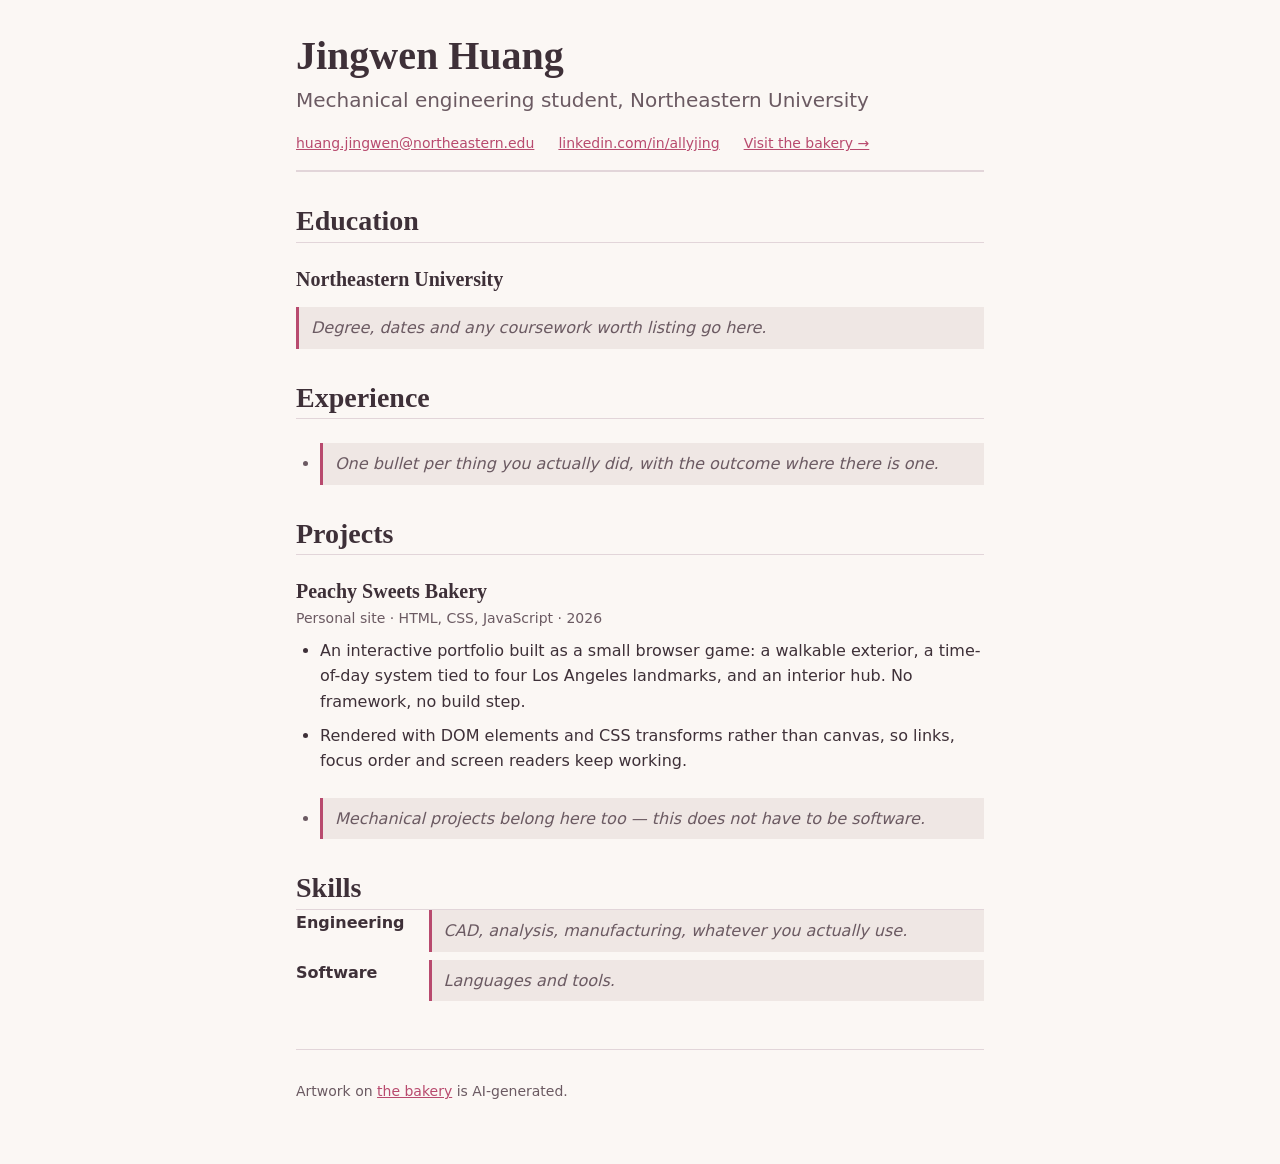
==== resume.html @ 6eddf979 "Phase 4: the resume page, pending real content Plain semantic HTML with no JavaScript and no sprite " ====
<!DOCTYPE html>
<html lang="en">
<head>
<meta charset="utf-8">
<meta name="viewport" content="width=device-width, initial-scale=1">
<title>Jingwen Huang — Resume</title>
<meta name="description" content="Jingwen Huang: mechanical engineering student at Northeastern University. Resume, projects and contact details.">

<!-- No leading slashes: they resolve to the domain root and 404 on a project site. -->
<link rel="stylesheet" href="src/styles/tokens.css">
<link rel="stylesheet" href="src/styles/resume.css">
</head>

<!-- data-time is fixed rather than derived. This page has no JavaScript by design
     (PRD R24): it is the fast path for a recruiter, and it has to work if every
     script fails. The time-of-day system does not apply here. -->
<body data-time="noon">

<a class="skip" href="#main">Skip to content</a>

<header class="sheet__head">
  <h1>Jingwen Huang</h1>
  <p class="subtitle">Mechanical engineering student, Northeastern University</p>

  <ul class="contact">
    <li><a href="mailto:huang.jingwen@northeastern.edu">huang.jingwen@northeastern.edu</a></li>
    <li><a href="https://www.linkedin.com/in/allyjing/" rel="noopener noreferrer">linkedin.com/in/allyjing</a></li>
    <li><a href="index.html">Visit the bakery &rarr;</a></li>
  </ul>
</header>

<main id="main">

  <section>
    <h2>Education</h2>
    <article class="entry">
      <h3>Northeastern University</h3>
      <p class="entry__meta"><!-- TODO: degree, expected graduation, GPA if you want it --></p>
      <p class="todo">Degree, dates and any coursework worth listing go here.</p>
    </article>
  </section>

  <section>
    <h2>Experience</h2>
    <article class="entry">
      <h3><!-- TODO: role --></h3>
      <p class="entry__meta"><!-- TODO: employer, location, dates --></p>
      <ul>
        <li class="todo">One bullet per thing you actually did, with the outcome where there is one.</li>
      </ul>
    </article>
  </section>

  <section>
    <h2>Projects</h2>

    <article class="entry">
      <h3>Peachy Sweets Bakery</h3>
      <p class="entry__meta">Personal site &middot; HTML, CSS, JavaScript &middot; 2026</p>
      <ul>
        <li>An interactive portfolio built as a small browser game: a walkable
          exterior, a time-of-day system tied to four Los Angeles landmarks, and an
          interior hub. No framework, no build step.</li>
        <li>Rendered with DOM elements and CSS transforms rather than canvas, so links,
          focus order and screen readers keep working.</li>
      </ul>
    </article>

    <article class="entry">
      <h3><!-- TODO: another project --></h3>
      <p class="entry__meta"><!-- TODO: context, tools, date --></p>
      <ul>
        <li class="todo">Mechanical projects belong here too — this does not have to be software.</li>
      </ul>
    </article>
  </section>

  <section>
    <h2>Skills</h2>
    <dl class="skills">
      <dt>Engineering</dt>
      <dd class="todo">CAD, analysis, manufacturing, whatever you actually use.</dd>
      <dt>Software</dt>
      <dd class="todo">Languages and tools.</dd>
    </dl>
  </section>

</main>

<footer class="sheet__foot">
  <p>Artwork on <a href="index.html">the bakery</a> is AI-generated.</p>
</footer>

</body>
</html>
---- src/styles/tokens.css ----
/* Repo path: src/styles/tokens.css
 *
 * SINGLE SOURCE OF TRUTH for every color in the project.
 * No other file may contain a raw hex, rgb, or hsl value.
 *
 * The four [data-time] blocks override the SAME token names. Write component CSS once
 * against the semantic tokens; it will re-theme for free. Any new color must be added to
 * all four blocks, or it will be wrong three-quarters of the time.
 */

:root {
  /* ---- Core palette (neutral / noon baseline) ---------------------------- */
  --surface-wall:   #FBF7F4;  /* bakery stucco, cards */
  --surface-trim:   #F2C8D3;  /* awning, window frames, signage */
  --surface-roof:   #A8C8DE;  /* roof tile, shutters */
  --accent-berry:   #B84A6E;  /* the ONE saturated color. Verified: 4.95:1 with
                                 --on-accent, 4.65:1 on --surface-wall. The more
                                 obvious #C2577A measures 4.25:1 and fails AA. */
  --ink:            #3E3038;  /* all text */
  --cat-ginger:     #E08A4B;  /* Junnie. Reserved. */
  --dessert-bake:   #E8C489;  /* baked pastry: croissant, bao, souffle */
  --dessert-glaze:  #E9A7B4;  /* icing and macaron shells */
  --on-accent:      #FFFFFF;  /* text/icons ON --accent-berry. Flips at night. */

  /* ---- Derived surfaces -------------------------------------------------- */
  --surface-raised: #FFFFFF;
  --surface-sunken: #EFE7E4;
  --ink-soft:       #6B5A62;  /* secondary text. AA on --surface-wall. */
  --hairline:       #E2D5D9;

  /* ---- Scene environment ------------------------------------------------- */
  --sky-top:        #9FC9E8;
  --sky-bottom:     #DCEBF5;
  --ground:         #A8CE8B;
  --ground-shade:   #8FBA73;
  --light-tint:     transparent;          /* the wash over the whole scene */
  --scene-filter:   none;                 /* brightness/saturate adjustment */
  --interior-filter: none;                /* the same, indoors, but much gentler */
  --window-glow:    transparent;          /* lit bakery windows at night */
  --shadow-cast:    rgba(62, 48, 56, 0.16);

  /* ---- Type -------------------------------------------------------------- */
  --font-display: "Fraunces", Georgia, serif;
  --font-ui:      "Nunito", system-ui, -apple-system, sans-serif;

  --text-xs:   0.75rem;
  --text-sm:   0.875rem;
  --text-base: 1rem;
  --text-lg:   1.25rem;
  --text-xl:   1.75rem;
  --text-2xl:  2.5rem;

  --leading-tight: 1.2;
  --leading-body:  1.6;

  /* ---- Space (4px base) -------------------------------------------------- */
  --space-1: 0.25rem;
  --space-2: 0.5rem;
  --space-3: 0.75rem;
  --space-4: 1rem;
  --space-6: 1.5rem;
  --space-8: 2rem;
  --space-12: 3rem;

  /* ---- Radius ------------------------------------------------------------ */
  --radius-sm:   4px;
  --radius-md:   10px;
  --radius-lg:   18px;
  --radius-full: 999px;

  /* ---- Layers — never write a bare z-index ------------------------------- */
  --z-sky:       0;
  --z-backdrop:  5;   /* distant landmark layer */
  --z-scene:    10;
  --z-props:    20;
  --z-actors:   30;
  --z-tint:     40;   /* time-of-day wash: ABOVE the scene, BELOW the UI */
  --z-ui:      100;   /* clock, location label, resume link — never dimmed */
  --z-panel:   200;
  --z-modal:   300;

  /* ---- Motion ------------------------------------------------------------ */
  --dur-bob:        400ms;
  --dur-step:       560ms;   /* one full stride, both legs */
  --dur-scene:      250ms;
  --dur-timeshift:  600ms;
  --ease-soft:      cubic-bezier(0.4, 0.0, 0.2, 1);

  /* ---- UI chrome (clock, location label) — readable in all four themes ---- */
  --chrome-bg:   rgba(251, 247, 244, 0.88);
  --chrome-ink:  #3E3038;

  /* ---- Touch ------------------------------------------------------------- */
  --tap-min: 44px;
}

/* =========================================================================
 * TIME OF DAY
 * Backgrounds are painted ONCE under neutral light. These blocks are the
 * entire day/night system — there are no per-time background images.
 * ========================================================================= */

/* Four states, one per landmark. There is no `afternoon` — see PRD §6 R27.
 * Each --light-tint brings the NEUTRAL bakery into agreement with a backdrop
 * that already has its time of day baked in. The tint never touches the backdrop. */

[data-time="morning"] {       /* Hollywood Sign */
  --sky-top:      #A8CFEA;
  --sky-bottom:   #FCE0C4;
  --light-tint:   rgba(255, 216, 168, 0.10);
  --scene-filter: brightness(1.07) saturate(1.05) hue-rotate(-5deg);
  --interior-filter: brightness(1.02) saturate(1.02);
  --ground:       #B0D492;
  --shadow-cast:  rgba(58, 70, 110, 0.16);  /* COOL shadows — this is what reads as
                                               morning rather than sunset */
  --window-glow:  transparent;
}

[data-time="sunset"] {        /* Laguna Beach */
  --sky-top:      #E8734F;
  --sky-bottom:   #F9C98E;
  /* A heavy orange wash over the whole frame turns the scene muddy brown, so the
   * overlay stays light and --scene-filter carries the warmth instead. Filters
   * respect alpha; a full-frame overlay does not.
   *
   * hue-rotate is what makes this read as golden hour rather than as "the same
   * picture, slightly orange" — it moves the greens toward yellow the way low sun
   * actually does. */
  --light-tint:   rgba(255, 150, 105, 0.12);
  /* -16deg turned the lawn autumn-yellow. -9 keeps the golden cast on the walls and
   * the path without draining the green out of the grass. */
  --scene-filter: brightness(1.02) saturate(1.22) hue-rotate(-9deg);
  --interior-filter: brightness(1.00) saturate(1.06) hue-rotate(-4deg);
  --ground:       #8FA86E;
  --shadow-cast:  rgba(110, 48, 32, 0.30);
  --window-glow:  rgba(255, 206, 140, 0.52);
}

[data-time="noon"] {          /* Santa Monica Pier */
  --sky-top:      #9FC9E8;
  --sky-bottom:   #DCEBF5;
  --light-tint:   transparent;
  --scene-filter: none;
  --interior-filter: none;
  --ground:       #A8CE8B;
  --shadow-cast:  rgba(62, 48, 56, 0.16);
  --window-glow:  transparent;
}

[data-time="night"] {         /* Griffith Observatory */
  --sky-top:      #1E2547;
  --sky-bottom:   #46436E;
  --light-tint:   rgba(42, 52, 112, 0.30);
  /* Carries the whole night treatment outdoors now that there is no overlay: a
   * little darker and bluer than before to make up for the wash that was removed. */
  --scene-filter: brightness(0.54) saturate(0.58) hue-rotate(16deg);
  /* Indoors the lights are on. Applying the outdoor night filter to a lit room made
   * it read as an abandoned bakery rather than an open one. */
  --interior-filter: brightness(0.86) saturate(0.92) hue-rotate(6deg);
  --ground:       #5E7A5C;
  --shadow-cast:  rgba(14, 18, 40, 0.34);
  --window-glow:  rgba(255, 206, 128, 0.72);

  /* Text surfaces stay readable after dark — the UI overlay does NOT get dimmed.
   *
   * --surface-trim and --surface-roof MUST be overridden here too. They are not
   * just decoration: anything putting --ink on them inverts after dark, because
   * --ink flips to near-white while an unflipped pastel stays light. The garden
   * signs did exactly that and measured 1.29:1, a severe failure that is invisible
   * until you look at the scene at night. Any new surface token needs the same
   * treatment. */
  --surface-trim:   #4E3642;  /* 9.35:1 with --ink */
  --surface-roof:   #33414F;  /* 8.98:1 with --ink */
  --surface-wall:   #2A2436;
  --surface-raised: #363046;
  --surface-sunken: #201B2A;
  --ink:            #F3ECEF;
  --ink-soft:       #C0B2BC;
  --hairline:       #4A4054;
  --chrome-bg:      rgba(42, 36, 54, 0.88);
  --chrome-ink:     #F3ECEF;

  /* The room's lights are on after dark, so the desserts warm rather than dim. */
  --dessert-bake:   #C9A876;
  --dessert-glaze:  #C98F9C;

  --accent-berry:   #E88BA8;  /* lightened for the dark surface: 6.19:1.
                                 The daytime #B84A6E measures 3.20:1 here. */
  --on-accent:      #2A2436;  /* flips to dark: white on #E88BA8 is 2.42:1, a clear
                                 fail. This is why --on-accent is a token. */
}

/* =========================================================================
 * Reduced motion. Every animation in the project sits inside the
 * no-preference query; this is the safety net.
 * ========================================================================= */

@media (prefers-reduced-motion: reduce) {
  :root {
    --dur-bob:       0ms;
    --dur-scene:     0ms;
    --dur-timeshift: 0ms;
  }
  *,
  *::before,
  *::after {
    animation-duration: 0.01ms !important;
    animation-iteration-count: 1 !important;
    transition-duration: 0.01ms !important;
  }
}
---- src/styles/resume.css ----
/* Repo path: src/styles/resume.css
 *
 * The resume page. Plain document styling — no stage, no layers, no scripts.
 *
 * This is the page that gets Jingwen the interview (PRD G1), so it is built to be
 * read rather than explored: one column, generous measure, and it prints cleanly.
 * It shares tokens.css with the game so the two feel related without this page
 * having to load anything from it.
 */

*, *::before, *::after { box-sizing: border-box; }

body {
  margin: 0 auto;
  padding: var(--space-8) var(--space-6) var(--space-12);
  max-width: 46rem;                /* ~75 characters: comfortable for reading prose */
  background: var(--surface-wall);
  color: var(--ink);
  font-family: var(--font-ui);
  font-size: var(--text-base);
  line-height: var(--leading-body);
}

/* Visible only once focused — the first thing a keyboard user reaches. */
.skip {
  position: absolute;
  left: -9999px;
}
.skip:focus {
  left: var(--space-4);
  top: var(--space-4);
  padding: var(--space-2) var(--space-4);
  background: var(--accent-berry);
  color: var(--on-accent);
  border-radius: var(--radius-md);
}

h1, h2, h3 {
  font-family: var(--font-display);
  line-height: var(--leading-tight);
  margin: 0;
}

h1 { font-size: var(--text-2xl); }

.subtitle {
  margin: var(--space-1) 0 var(--space-4);
  color: var(--ink-soft);
  font-size: var(--text-lg);
}

.sheet__head { border-bottom: 2px solid var(--hairline); padding-bottom: var(--space-4); }

.contact {
  display: flex;
  flex-wrap: wrap;
  gap: var(--space-2) var(--space-6);
  margin: 0;
  padding: 0;
  list-style: none;
  font-size: var(--text-sm);
}

a { color: var(--accent-berry); }          /* 4.65:1 on --surface-wall */

:focus-visible {
  outline: 2px solid var(--accent-berry);
  outline-offset: 2px;
}

section { margin-top: var(--space-8); }

h2 {
  font-size: var(--text-xl);
  padding-bottom: var(--space-1);
  border-bottom: 1px solid var(--hairline);
}

.entry { margin-top: var(--space-6); }
.entry h3 { font-size: var(--text-lg); }

.entry__meta {
  margin: var(--space-1) 0 var(--space-2);
  color: var(--ink-soft);
  font-size: var(--text-sm);
}

.entry ul { margin: 0; padding-left: var(--space-6); }
.entry li { margin-bottom: var(--space-2); }

.skills { display: grid; grid-template-columns: auto 1fr; gap: var(--space-2) var(--space-6); margin: 0; }
.skills dt { font-weight: 700; }
.skills dd { margin: 0; }

/* Unfilled sections, marked so they are impossible to publish by accident. */
.todo {
  padding: var(--space-2) var(--space-3);
  border-left: 3px solid var(--accent-berry);
  background: var(--surface-sunken);
  color: var(--ink-soft);
  font-style: italic;
}

.sheet__foot {
  margin-top: var(--space-12);
  padding-top: var(--space-4);
  border-top: 1px solid var(--hairline);
  color: var(--ink-soft);
  font-size: var(--text-sm);
}

@media print {
  body { max-width: none; padding: 0; background: #fff; }
  .skip, .sheet__foot, .todo { display: none; }
  a { color: inherit; text-decoration: none; }
}
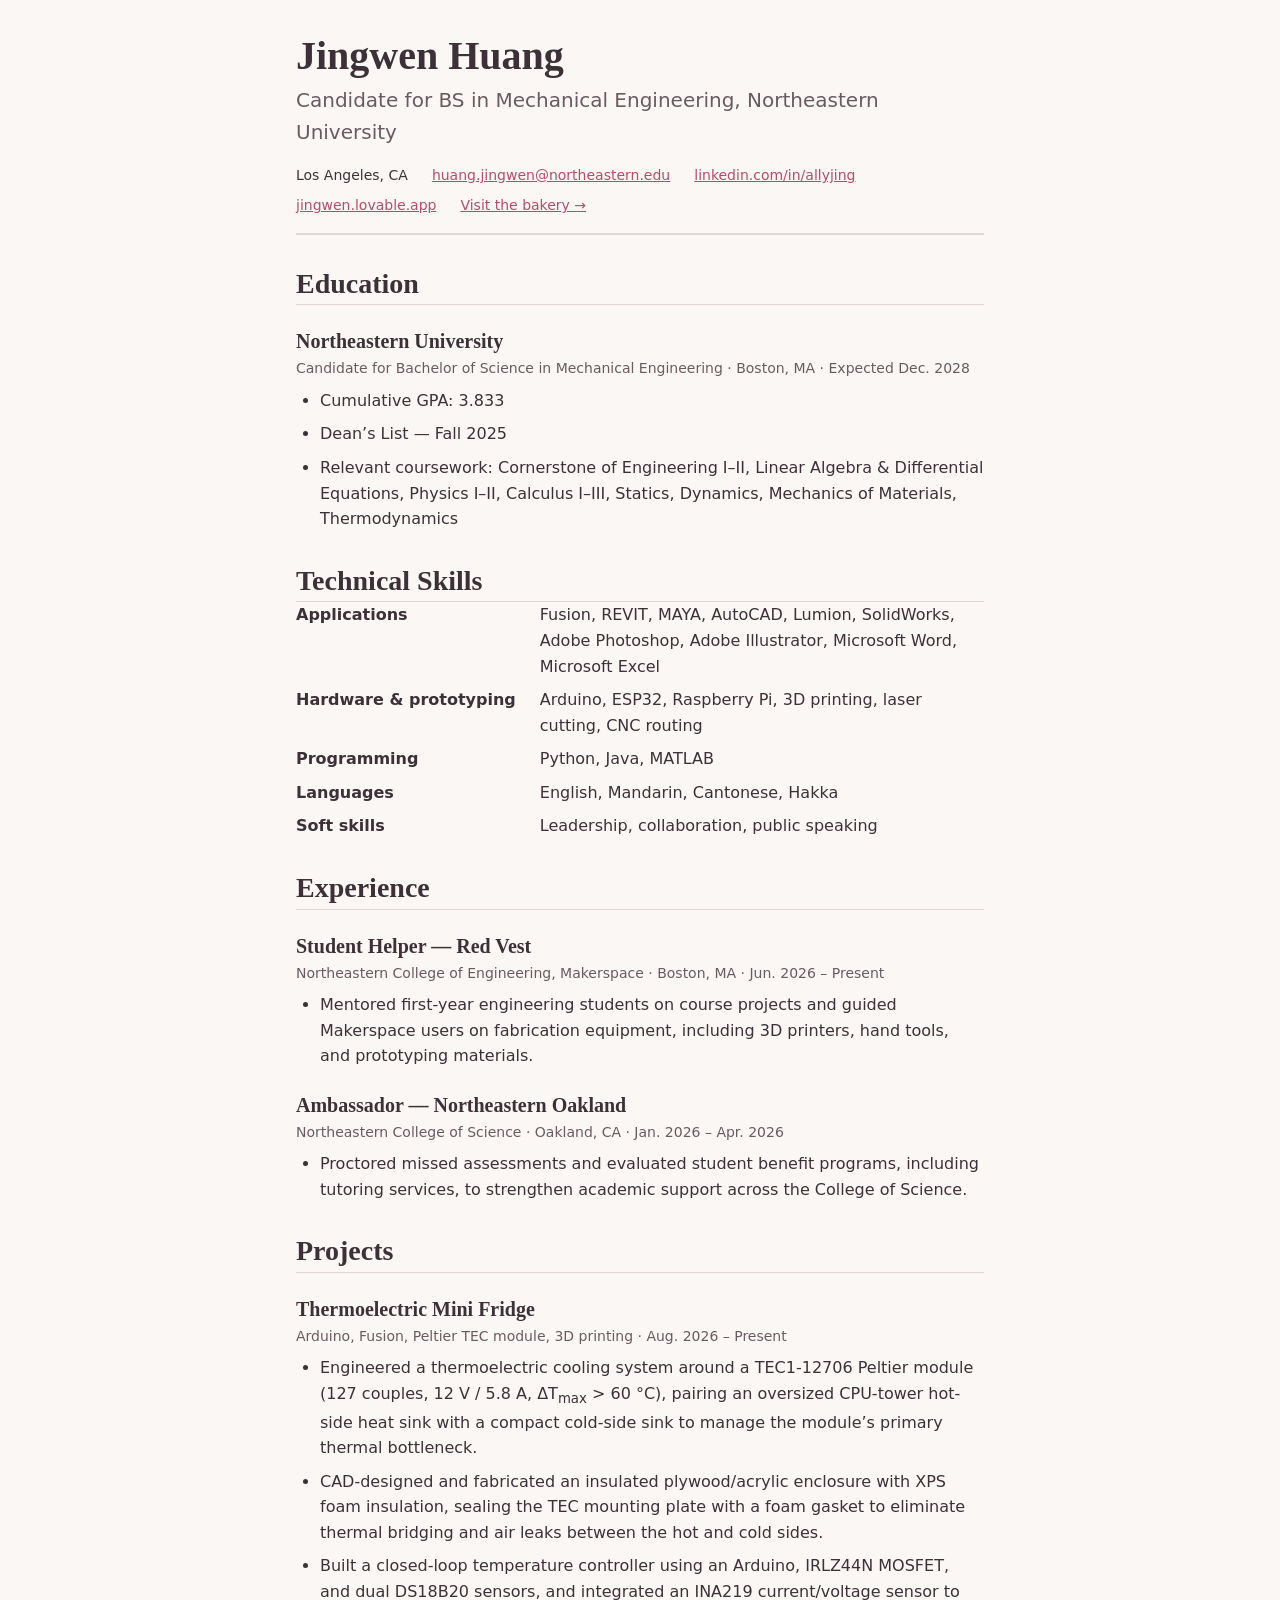
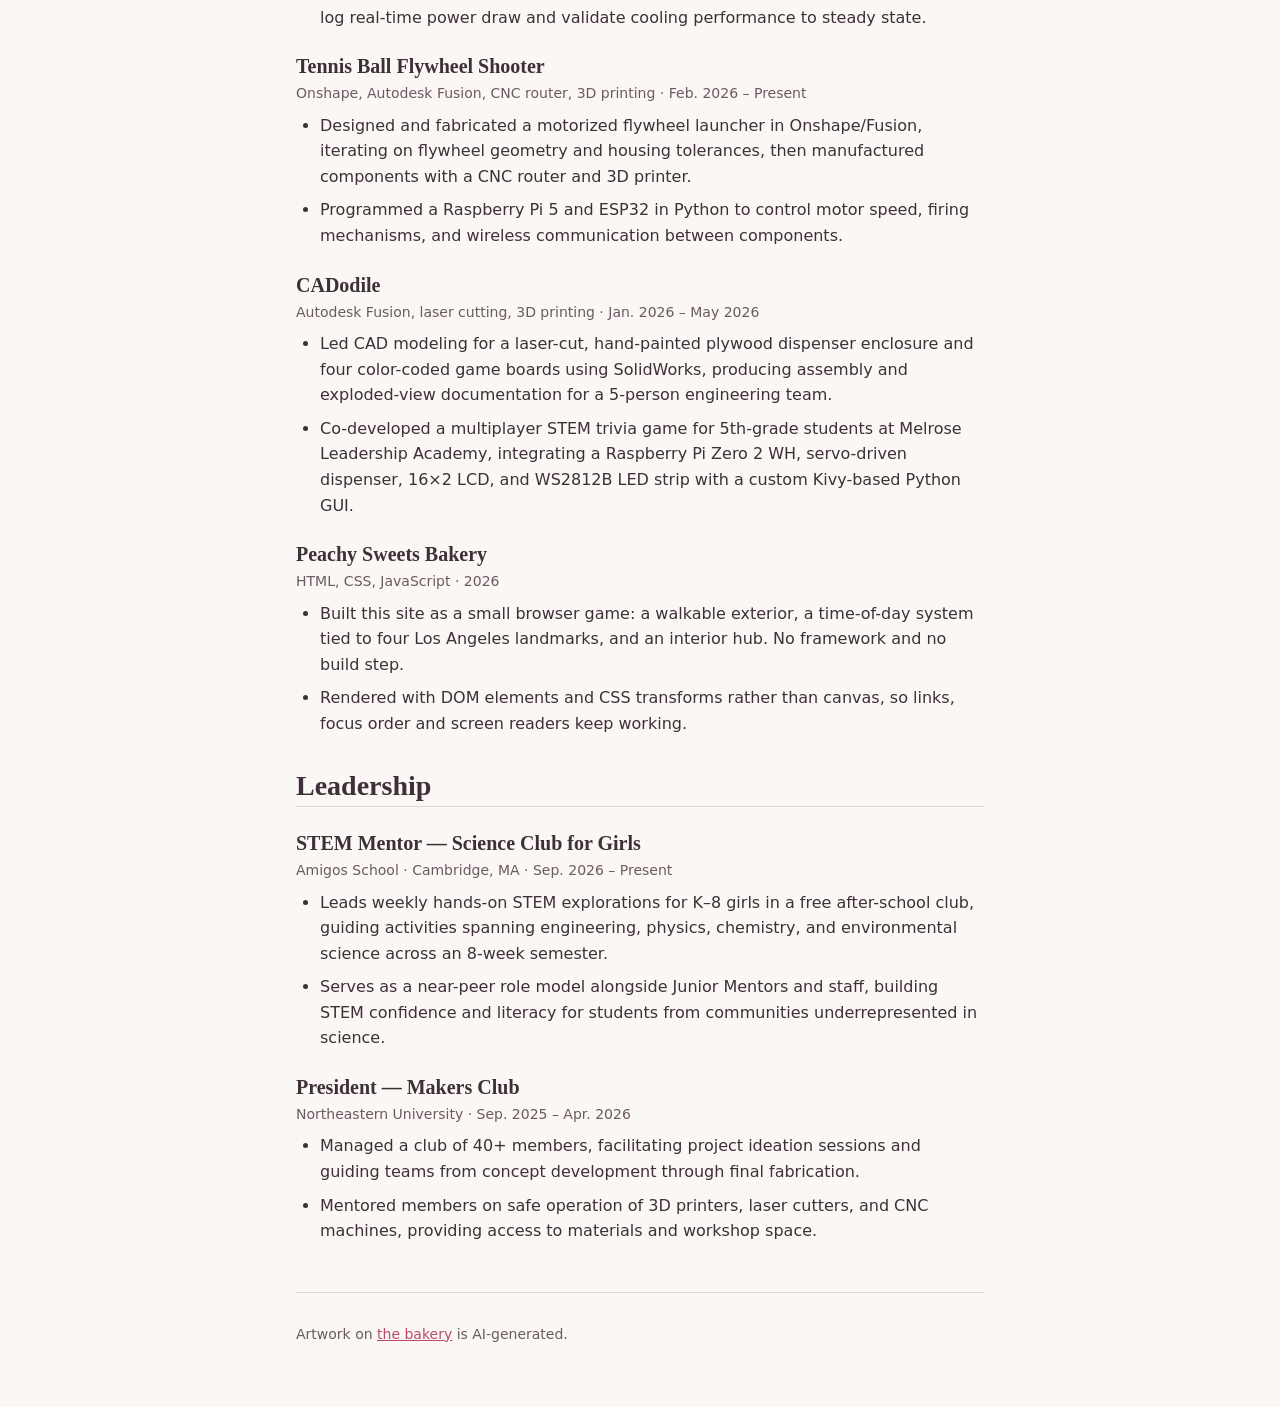
==== commit 26689ae1: "Fill the resume page with real content Education, technical skills, experience, four projects and tw" ====
--- a/resume.html
+++ b/resume.html
@@ -4,7 +4,7 @@
 <meta charset="utf-8">
 <meta name="viewport" content="width=device-width, initial-scale=1">
 <title>Jingwen Huang — Resume</title>
-<meta name="description" content="Jingwen Huang: mechanical engineering student at Northeastern University. Resume, projects and contact details.">
+<meta name="description" content="Jingwen Huang: mechanical engineering student at Northeastern University. Projects in thermoelectric cooling, CNC fabrication and embedded control.">
 
 <!-- No leading slashes: they resolve to the domain root and 404 on a project site. -->
 <link rel="stylesheet" href="src/styles/tokens.css">
@@ -13,18 +13,23 @@
 
 <!-- data-time is fixed rather than derived. This page has no JavaScript by design
      (PRD R24): it is the fast path for a recruiter, and it has to work if every
-     script fails. The time-of-day system does not apply here. -->
+     script fails. The time-of-day system does not apply here.
+
+     ⚠️ The phone number from the source resume is deliberately NOT here. This repo is
+     public (PRD §10.3). Email and LinkedIn are enough to reach her. -->
 <body data-time="noon">
 
 <a class="skip" href="#main">Skip to content</a>
 
 <header class="sheet__head">
   <h1>Jingwen Huang</h1>
-  <p class="subtitle">Mechanical engineering student, Northeastern University</p>
+  <p class="subtitle">Candidate for BS in Mechanical Engineering, Northeastern University</p>
 
   <ul class="contact">
+    <li>Los Angeles, CA</li>
     <li><a href="mailto:huang.jingwen@northeastern.edu">huang.jingwen@northeastern.edu</a></li>
     <li><a href="https://www.linkedin.com/in/allyjing/" rel="noopener noreferrer">linkedin.com/in/allyjing</a></li>
+    <li><a href="https://jingwen.lovable.app/" rel="noopener noreferrer">jingwen.lovable.app</a></li>
     <li><a href="index.html">Visit the bakery &rarr;</a></li>
   </ul>
 </header>
@@ -35,18 +40,67 @@
     <h2>Education</h2>
     <article class="entry">
       <h3>Northeastern University</h3>
-      <p class="entry__meta"><!-- TODO: degree, expected graduation, GPA if you want it --></p>
-      <p class="todo">Degree, dates and any coursework worth listing go here.</p>
-    </article>
+      <p class="entry__meta">
+        Candidate for Bachelor of Science in Mechanical Engineering
+        &middot; Boston, MA &middot; Expected Dec. 2028
+      </p>
+      <ul>
+        <li>Cumulative GPA: 3.833</li>
+        <li>Dean&rsquo;s List — Fall 2025</li>
+        <li>Relevant coursework: Cornerstone of Engineering I–II, Linear Algebra &amp;
+          Differential Equations, Physics I–II, Calculus I–III, Statics, Dynamics,
+          Mechanics of Materials, Thermodynamics</li>
+      </ul>
+    </article>
+  </section>
+
+  <section>
+    <h2>Technical Skills</h2>
+    <dl class="skills">
+      <dt>Applications</dt>
+      <dd>Fusion, REVIT, MAYA, AutoCAD, Lumion, SolidWorks, Adobe Photoshop,
+        Adobe Illustrator, Microsoft Word, Microsoft Excel</dd>
+
+      <dt>Hardware &amp; prototyping</dt>
+      <dd>Arduino, ESP32, Raspberry Pi, 3D printing, laser cutting, CNC routing</dd>
+
+      <dt>Programming</dt>
+      <dd>Python, Java, MATLAB</dd>
+
+      <dt>Languages</dt>
+      <dd>English, Mandarin, Cantonese, Hakka</dd>
+
+      <dt>Soft skills</dt>
+      <dd>Leadership, collaboration, public speaking</dd>
+    </dl>
   </section>
 
   <section>
     <h2>Experience</h2>
-    <article class="entry">
-      <h3><!-- TODO: role --></h3>
-      <p class="entry__meta"><!-- TODO: employer, location, dates --></p>
-      <ul>
-        <li class="todo">One bullet per thing you actually did, with the outcome where there is one.</li>
+
+    <article class="entry">
+      <h3>Student Helper — Red Vest</h3>
+      <p class="entry__meta">
+        Northeastern College of Engineering, Makerspace
+        &middot; Boston, MA &middot; Jun. 2026 – Present
+      </p>
+      <ul>
+        <li>Mentored first-year engineering students on course projects and guided
+          Makerspace users on fabrication equipment, including 3D printers, hand tools,
+          and prototyping materials.</li>
+      </ul>
+    </article>
+
+    <article class="entry">
+      <h3>Ambassador — Northeastern Oakland</h3>
+      <p class="entry__meta">
+        Northeastern College of Science
+        &middot; Oakland, CA &middot; Jan. 2026 – Apr. 2026
+      </p>
+      <ul>
+        <li>Proctored missed assessments and evaluated student benefit programs,
+          including tutoring services, to strengthen academic support across the
+          College of Science.</li>
       </ul>
     </article>
   </section>
@@ -55,34 +109,102 @@
     <h2>Projects</h2>
 
     <article class="entry">
+      <h3>Thermoelectric Mini Fridge</h3>
+      <p class="entry__meta">
+        Arduino, Fusion, Peltier TEC module, 3D printing
+        &middot; Aug. 2026 – Present
+      </p>
+      <ul>
+        <li>Engineered a thermoelectric cooling system around a TEC1-12706 Peltier
+          module (127 couples, 12&nbsp;V / 5.8&nbsp;A, &Delta;T<sub>max</sub> &gt;
+          60&nbsp;°C), pairing an oversized CPU-tower hot-side heat sink with a compact
+          cold-side sink to manage the module&rsquo;s primary thermal bottleneck.</li>
+        <li>CAD-designed and fabricated an insulated plywood/acrylic enclosure with XPS
+          foam insulation, sealing the TEC mounting plate with a foam gasket to
+          eliminate thermal bridging and air leaks between the hot and cold sides.</li>
+        <li>Built a closed-loop temperature controller using an Arduino, IRLZ44N MOSFET,
+          and dual DS18B20 sensors, and integrated an INA219 current/voltage sensor to
+          log real-time power draw and validate cooling performance to steady state.</li>
+      </ul>
+    </article>
+
+    <article class="entry">
+      <h3>Tennis Ball Flywheel Shooter</h3>
+      <p class="entry__meta">
+        Onshape, Autodesk Fusion, CNC router, 3D printing
+        &middot; Feb. 2026 – Present
+      </p>
+      <ul>
+        <li>Designed and fabricated a motorized flywheel launcher in Onshape/Fusion,
+          iterating on flywheel geometry and housing tolerances, then manufactured
+          components with a CNC router and 3D printer.</li>
+        <li>Programmed a Raspberry Pi 5 and ESP32 in Python to control motor speed,
+          firing mechanisms, and wireless communication between components.</li>
+      </ul>
+    </article>
+
+    <article class="entry">
+      <h3>CADodile</h3>
+      <p class="entry__meta">
+        Autodesk Fusion, laser cutting, 3D printing
+        &middot; Jan. 2026 – May 2026
+      </p>
+      <ul>
+        <li>Led CAD modeling for a laser-cut, hand-painted plywood dispenser enclosure
+          and four color-coded game boards using SolidWorks, producing assembly and
+          exploded-view documentation for a 5-person engineering team.</li>
+        <li>Co-developed a multiplayer STEM trivia game for 5th-grade students at
+          Melrose Leadership Academy, integrating a Raspberry Pi Zero 2 WH, servo-driven
+          dispenser, 16×2 LCD, and WS2812B LED strip with a custom Kivy-based Python
+          GUI.</li>
+      </ul>
+    </article>
+
+    <article class="entry">
       <h3>Peachy Sweets Bakery</h3>
-      <p class="entry__meta">Personal site &middot; HTML, CSS, JavaScript &middot; 2026</p>
-      <ul>
-        <li>An interactive portfolio built as a small browser game: a walkable
-          exterior, a time-of-day system tied to four Los Angeles landmarks, and an
-          interior hub. No framework, no build step.</li>
+      <p class="entry__meta">
+        HTML, CSS, JavaScript &middot; 2026
+      </p>
+      <ul>
+        <li>Built this site as a small browser game: a walkable exterior, a time-of-day
+          system tied to four Los Angeles landmarks, and an interior hub. No framework
+          and no build step.</li>
         <li>Rendered with DOM elements and CSS transforms rather than canvas, so links,
           focus order and screen readers keep working.</li>
       </ul>
     </article>
-
-    <article class="entry">
-      <h3><!-- TODO: another project --></h3>
-      <p class="entry__meta"><!-- TODO: context, tools, date --></p>
-      <ul>
-        <li class="todo">Mechanical projects belong here too — this does not have to be software.</li>
-      </ul>
-    </article>
-  </section>
-
-  <section>
-    <h2>Skills</h2>
-    <dl class="skills">
-      <dt>Engineering</dt>
-      <dd class="todo">CAD, analysis, manufacturing, whatever you actually use.</dd>
-      <dt>Software</dt>
-      <dd class="todo">Languages and tools.</dd>
-    </dl>
+  </section>
+
+  <section>
+    <h2>Leadership</h2>
+
+    <article class="entry">
+      <h3>STEM Mentor — Science Club for Girls</h3>
+      <p class="entry__meta">
+        Amigos School &middot; Cambridge, MA &middot; Sep. 2026 – Present
+      </p>
+      <ul>
+        <li>Leads weekly hands-on STEM explorations for K–8 girls in a free after-school
+          club, guiding activities spanning engineering, physics, chemistry, and
+          environmental science across an 8-week semester.</li>
+        <li>Serves as a near-peer role model alongside Junior Mentors and staff, building
+          STEM confidence and literacy for students from communities underrepresented in
+          science.</li>
+      </ul>
+    </article>
+
+    <article class="entry">
+      <h3>President — Makers Club</h3>
+      <p class="entry__meta">
+        Northeastern University &middot; Sep. 2025 – Apr. 2026
+      </p>
+      <ul>
+        <li>Managed a club of 40+ members, facilitating project ideation sessions and
+          guiding teams from concept development through final fabrication.</li>
+        <li>Mentored members on safe operation of 3D printers, laser cutters, and CNC
+          machines, providing access to materials and workshop space.</li>
+      </ul>
+    </article>
   </section>
 
 </main>
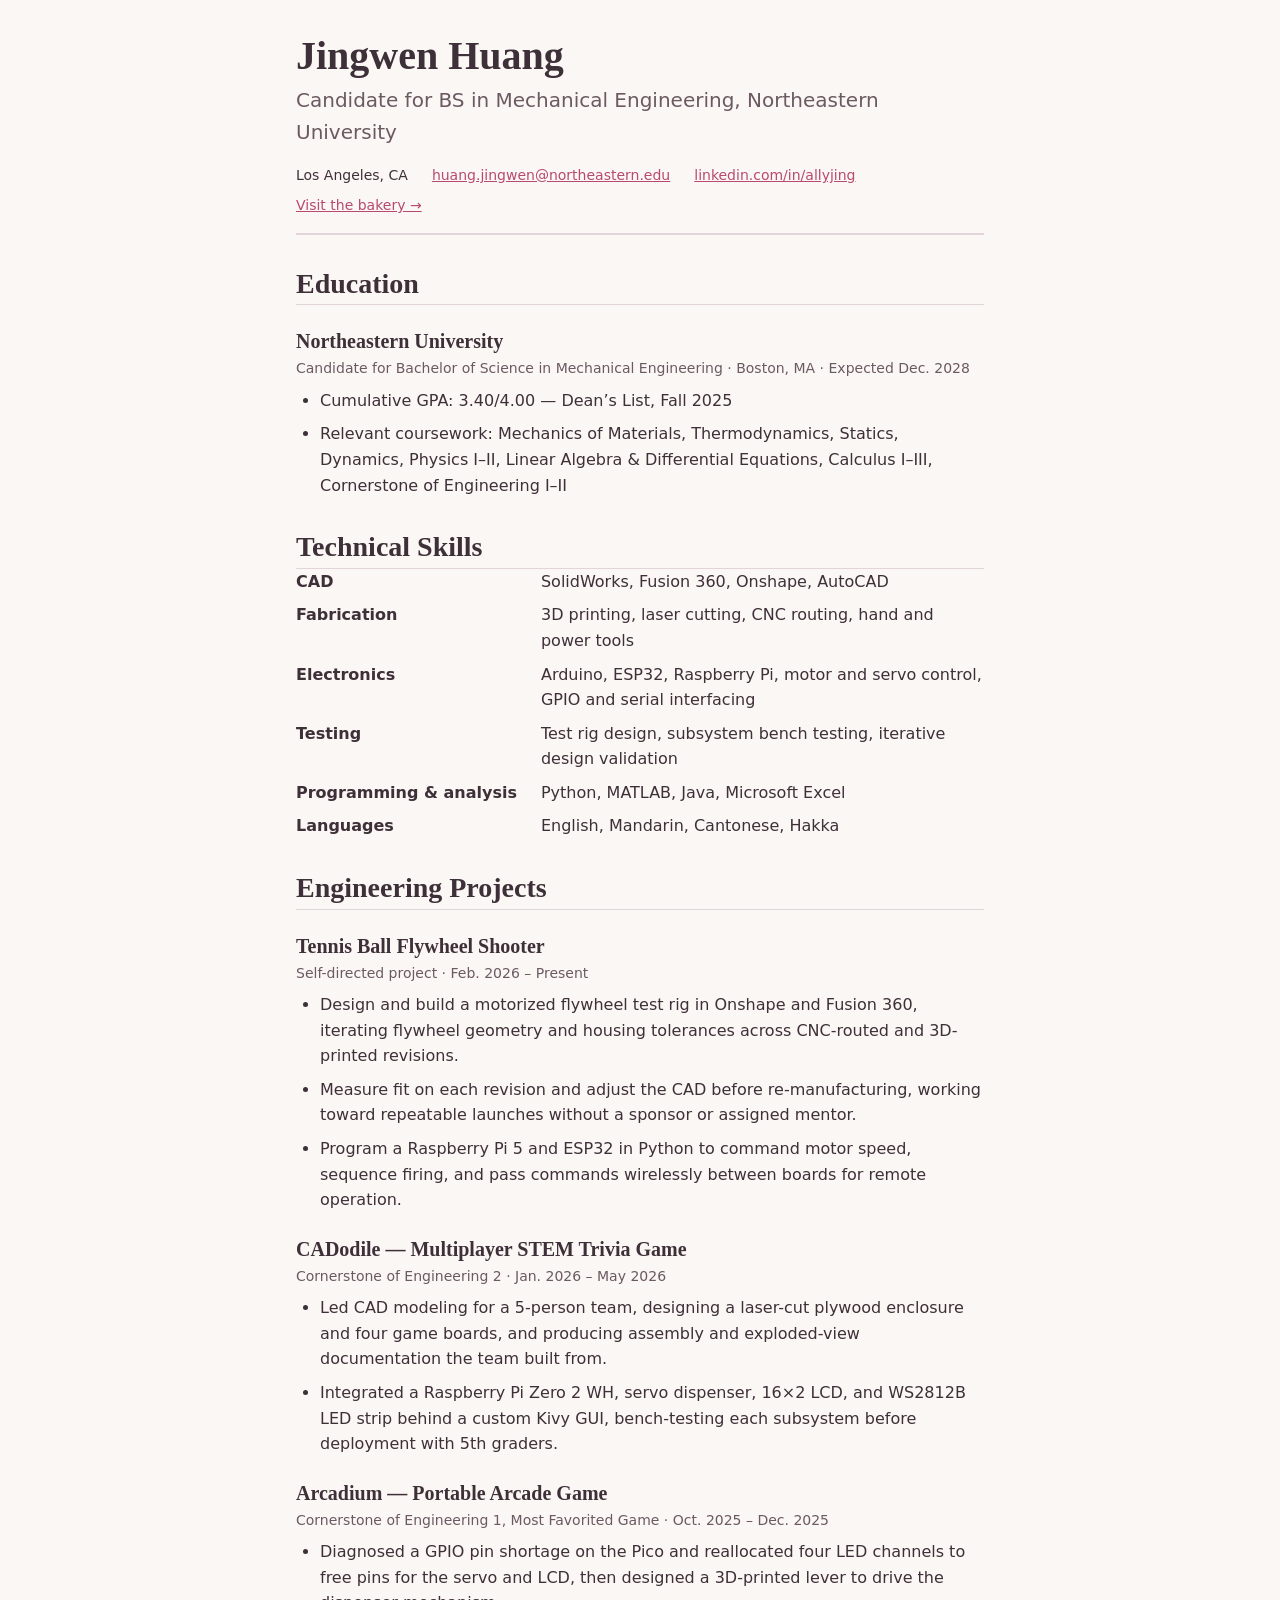
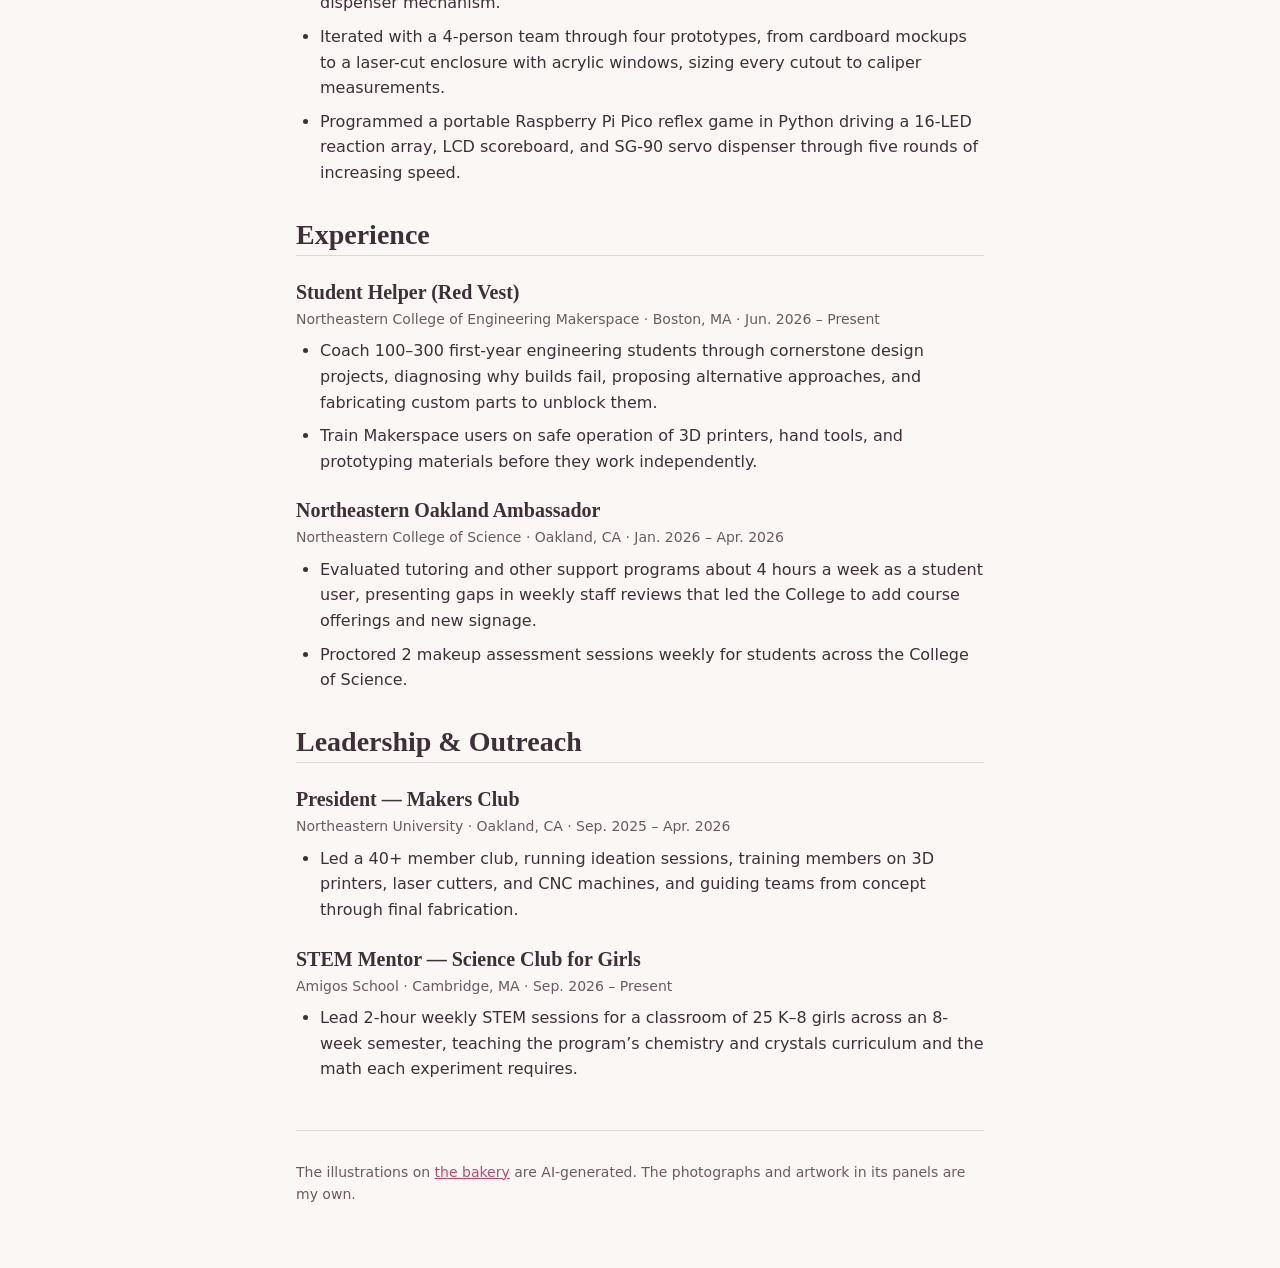
==== commit 7135f1f9: "Update the resume to the current one and drop the mini fridge resume.html, the Experience panel and " ====
--- a/resume.html
+++ b/resume.html
@@ -4,7 +4,7 @@
 <meta charset="utf-8">
 <meta name="viewport" content="width=device-width, initial-scale=1">
 <title>Jingwen Huang — Resume</title>
-<meta name="description" content="Jingwen Huang: mechanical engineering student at Northeastern University. Projects in thermoelectric cooling, CNC fabrication and embedded control.">
+<meta name="description" content="Jingwen Huang: mechanical engineering student at Northeastern University. Projects in flywheel test rigs, embedded control and fabrication.">
 
 <!-- No leading slashes: they resolve to the domain root and 404 on a project site. -->
 <link rel="stylesheet" href="src/styles/tokens.css">
@@ -16,7 +16,11 @@
      script fails. The time-of-day system does not apply here.
 
      ⚠️ The phone number from the source resume is deliberately NOT here. This repo is
-     public (PRD §10.3). Email and LinkedIn are enough to reach her. -->
+     public (PRD §10.3). Email and LinkedIn are enough to reach her.
+
+     Source: Resume_JingwenH.pdf, 2026-10-01. Every bullet below is hers, verbatim.
+     The resume also lists allyjing.github.io, which is this site, so "Visit the
+     bakery" stands in for it. -->
 <body data-time="noon">
 
 <a class="skip" href="#main">Skip to content</a>
@@ -29,7 +33,6 @@
     <li>Los Angeles, CA</li>
     <li><a href="mailto:huang.jingwen@northeastern.edu">huang.jingwen@northeastern.edu</a></li>
     <li><a href="https://www.linkedin.com/in/allyjing/" rel="noopener noreferrer">linkedin.com/in/allyjing</a></li>
-    <li><a href="https://jingwen.lovable.app/" rel="noopener noreferrer">jingwen.lovable.app</a></li>
     <li><a href="index.html">Visit the bakery &rarr;</a></li>
   </ul>
 </header>
@@ -45,11 +48,10 @@
         &middot; Boston, MA &middot; Expected Dec. 2028
       </p>
       <ul>
-        <li>Cumulative GPA: 3.833</li>
-        <li>Dean&rsquo;s List — Fall 2025</li>
-        <li>Relevant coursework: Cornerstone of Engineering I–II, Linear Algebra &amp;
-          Differential Equations, Physics I–II, Calculus I–III, Statics, Dynamics,
-          Mechanics of Materials, Thermodynamics</li>
+        <li>Cumulative GPA: 3.40/4.00 — Dean&rsquo;s List, Fall 2025</li>
+        <li>Relevant coursework: Mechanics of Materials, Thermodynamics, Statics,
+          Dynamics, Physics I–II, Linear Algebra &amp; Differential Equations,
+          Calculus I–III, Cornerstone of Engineering I–II</li>
       </ul>
     </article>
   </section>
@@ -57,126 +59,129 @@
   <section>
     <h2>Technical Skills</h2>
     <dl class="skills">
-      <dt>Applications</dt>
-      <dd>Fusion, REVIT, MAYA, AutoCAD, Lumion, SolidWorks, Adobe Photoshop,
-        Adobe Illustrator, Microsoft Word, Microsoft Excel</dd>
-
-      <dt>Hardware &amp; prototyping</dt>
-      <dd>Arduino, ESP32, Raspberry Pi, 3D printing, laser cutting, CNC routing</dd>
-
-      <dt>Programming</dt>
-      <dd>Python, Java, MATLAB</dd>
+      <dt>CAD</dt>
+      <dd>SolidWorks, Fusion 360, Onshape, AutoCAD</dd>
+
+      <dt>Fabrication</dt>
+      <dd>3D printing, laser cutting, CNC routing, hand and power tools</dd>
+
+      <dt>Electronics</dt>
+      <dd>Arduino, ESP32, Raspberry Pi, motor and servo control, GPIO and serial
+        interfacing</dd>
+
+      <dt>Testing</dt>
+      <dd>Test rig design, subsystem bench testing, iterative design validation</dd>
+
+      <dt>Programming &amp; analysis</dt>
+      <dd>Python, MATLAB, Java, Microsoft Excel</dd>
 
       <dt>Languages</dt>
       <dd>English, Mandarin, Cantonese, Hakka</dd>
-
-      <dt>Soft skills</dt>
-      <dd>Leadership, collaboration, public speaking</dd>
     </dl>
   </section>
 
   <section>
+    <h2>Engineering Projects</h2>
+
+    <article class="entry">
+      <h3>Tennis Ball Flywheel Shooter</h3>
+      <p class="entry__meta">
+        Self-directed project &middot; Feb. 2026 – Present
+      </p>
+      <ul>
+        <li>Design and build a motorized flywheel test rig in Onshape and Fusion 360,
+          iterating flywheel geometry and housing tolerances across CNC-routed and
+          3D-printed revisions.</li>
+        <li>Measure fit on each revision and adjust the CAD before re-manufacturing,
+          working toward repeatable launches without a sponsor or assigned mentor.</li>
+        <li>Program a Raspberry Pi 5 and ESP32 in Python to command motor speed,
+          sequence firing, and pass commands wirelessly between boards for remote
+          operation.</li>
+      </ul>
+    </article>
+
+    <article class="entry">
+      <h3>CADodile — Multiplayer STEM Trivia Game</h3>
+      <p class="entry__meta">
+        Cornerstone of Engineering 2 &middot; Jan. 2026 – May 2026
+      </p>
+      <ul>
+        <li>Led CAD modeling for a 5-person team, designing a laser-cut plywood
+          enclosure and four game boards, and producing assembly and exploded-view
+          documentation the team built from.</li>
+        <li>Integrated a Raspberry Pi Zero 2 WH, servo dispenser, 16×2 LCD, and WS2812B
+          LED strip behind a custom Kivy GUI, bench-testing each subsystem before
+          deployment with 5th graders.</li>
+      </ul>
+    </article>
+
+    <article class="entry">
+      <h3>Arcadium — Portable Arcade Game</h3>
+      <p class="entry__meta">
+        Cornerstone of Engineering 1, Most Favorited Game &middot; Oct. 2025 – Dec. 2025
+      </p>
+      <ul>
+        <li>Diagnosed a GPIO pin shortage on the Pico and reallocated four LED channels
+          to free pins for the servo and LCD, then designed a 3D-printed lever to drive
+          the dispenser mechanism.</li>
+        <li>Iterated with a 4-person team through four prototypes, from cardboard
+          mockups to a laser-cut enclosure with acrylic windows, sizing every cutout to
+          caliper measurements.</li>
+        <li>Programmed a portable Raspberry Pi Pico reflex game in Python driving a
+          16-LED reaction array, LCD scoreboard, and SG-90 servo dispenser through five
+          rounds of increasing speed.</li>
+      </ul>
+    </article>
+  </section>
+
+  <section>
     <h2>Experience</h2>
 
     <article class="entry">
-      <h3>Student Helper — Red Vest</h3>
-      <p class="entry__meta">
-        Northeastern College of Engineering, Makerspace
+      <h3>Student Helper (Red Vest)</h3>
+      <p class="entry__meta">
+        Northeastern College of Engineering Makerspace
         &middot; Boston, MA &middot; Jun. 2026 – Present
       </p>
       <ul>
-        <li>Mentored first-year engineering students on course projects and guided
-          Makerspace users on fabrication equipment, including 3D printers, hand tools,
-          and prototyping materials.</li>
-      </ul>
-    </article>
-
-    <article class="entry">
-      <h3>Ambassador — Northeastern Oakland</h3>
+        <li>Coach 100–300 first-year engineering students through cornerstone design
+          projects, diagnosing why builds fail, proposing alternative approaches, and
+          fabricating custom parts to unblock them.</li>
+        <li>Train Makerspace users on safe operation of 3D printers, hand tools, and
+          prototyping materials before they work independently.</li>
+      </ul>
+    </article>
+
+    <article class="entry">
+      <h3>Northeastern Oakland Ambassador</h3>
       <p class="entry__meta">
         Northeastern College of Science
         &middot; Oakland, CA &middot; Jan. 2026 – Apr. 2026
       </p>
       <ul>
-        <li>Proctored missed assessments and evaluated student benefit programs,
-          including tutoring services, to strengthen academic support across the
+        <li>Evaluated tutoring and other support programs about 4 hours a week as a
+          student user, presenting gaps in weekly staff reviews that led the College to
+          add course offerings and new signage.</li>
+        <li>Proctored 2 makeup assessment sessions weekly for students across the
           College of Science.</li>
       </ul>
     </article>
   </section>
 
   <section>
-    <h2>Projects</h2>
-
-    <article class="entry">
-      <h3>Thermoelectric Mini Fridge</h3>
-      <p class="entry__meta">
-        Arduino, Fusion, Peltier TEC module, 3D printing
-        &middot; Aug. 2026 – Present
-      </p>
-      <ul>
-        <li>Engineered a thermoelectric cooling system around a TEC1-12706 Peltier
-          module (127 couples, 12&nbsp;V / 5.8&nbsp;A, &Delta;T<sub>max</sub> &gt;
-          60&nbsp;°C), pairing an oversized CPU-tower hot-side heat sink with a compact
-          cold-side sink to manage the module&rsquo;s primary thermal bottleneck.</li>
-        <li>CAD-designed and fabricated an insulated plywood/acrylic enclosure with XPS
-          foam insulation, sealing the TEC mounting plate with a foam gasket to
-          eliminate thermal bridging and air leaks between the hot and cold sides.</li>
-        <li>Built a closed-loop temperature controller using an Arduino, IRLZ44N MOSFET,
-          and dual DS18B20 sensors, and integrated an INA219 current/voltage sensor to
-          log real-time power draw and validate cooling performance to steady state.</li>
-      </ul>
-    </article>
-
-    <article class="entry">
-      <h3>Tennis Ball Flywheel Shooter</h3>
-      <p class="entry__meta">
-        Onshape, Autodesk Fusion, CNC router, 3D printing
-        &middot; Feb. 2026 – Present
-      </p>
-      <ul>
-        <li>Designed and fabricated a motorized flywheel launcher in Onshape/Fusion,
-          iterating on flywheel geometry and housing tolerances, then manufactured
-          components with a CNC router and 3D printer.</li>
-        <li>Programmed a Raspberry Pi 5 and ESP32 in Python to control motor speed,
-          firing mechanisms, and wireless communication between components.</li>
-      </ul>
-    </article>
-
-    <article class="entry">
-      <h3>CADodile</h3>
-      <p class="entry__meta">
-        Autodesk Fusion, laser cutting, 3D printing
-        &middot; Jan. 2026 – May 2026
-      </p>
-      <ul>
-        <li>Led CAD modeling for a laser-cut, hand-painted plywood dispenser enclosure
-          and four color-coded game boards using SolidWorks, producing assembly and
-          exploded-view documentation for a 5-person engineering team.</li>
-        <li>Co-developed a multiplayer STEM trivia game for 5th-grade students at
-          Melrose Leadership Academy, integrating a Raspberry Pi Zero 2 WH, servo-driven
-          dispenser, 16×2 LCD, and WS2812B LED strip with a custom Kivy-based Python
-          GUI.</li>
-      </ul>
-    </article>
-
-    <article class="entry">
-      <h3>Peachy Sweets Bakery</h3>
-      <p class="entry__meta">
-        HTML, CSS, JavaScript &middot; 2026
-      </p>
-      <ul>
-        <li>Built this site as a small browser game: a walkable exterior, a time-of-day
-          system tied to four Los Angeles landmarks, and an interior hub. No framework
-          and no build step.</li>
-        <li>Rendered with DOM elements and CSS transforms rather than canvas, so links,
-          focus order and screen readers keep working.</li>
-      </ul>
-    </article>
-  </section>
-
-  <section>
-    <h2>Leadership</h2>
+    <h2>Leadership &amp; Outreach</h2>
+
+    <article class="entry">
+      <h3>President — Makers Club</h3>
+      <p class="entry__meta">
+        Northeastern University &middot; Oakland, CA &middot; Sep. 2025 – Apr. 2026
+      </p>
+      <ul>
+        <li>Led a 40+ member club, running ideation sessions, training members on 3D
+          printers, laser cutters, and CNC machines, and guiding teams from concept
+          through final fabrication.</li>
+      </ul>
+    </article>
 
     <article class="entry">
       <h3>STEM Mentor — Science Club for Girls</h3>
@@ -184,25 +189,9 @@
         Amigos School &middot; Cambridge, MA &middot; Sep. 2026 – Present
       </p>
       <ul>
-        <li>Leads weekly hands-on STEM explorations for K–8 girls in a free after-school
-          club, guiding activities spanning engineering, physics, chemistry, and
-          environmental science across an 8-week semester.</li>
-        <li>Serves as a near-peer role model alongside Junior Mentors and staff, building
-          STEM confidence and literacy for students from communities underrepresented in
-          science.</li>
-      </ul>
-    </article>
-
-    <article class="entry">
-      <h3>President — Makers Club</h3>
-      <p class="entry__meta">
-        Northeastern University &middot; Sep. 2025 – Apr. 2026
-      </p>
-      <ul>
-        <li>Managed a club of 40+ members, facilitating project ideation sessions and
-          guiding teams from concept development through final fabrication.</li>
-        <li>Mentored members on safe operation of 3D printers, laser cutters, and CNC
-          machines, providing access to materials and workshop space.</li>
+        <li>Lead 2-hour weekly STEM sessions for a classroom of 25 K–8 girls across an
+          8-week semester, teaching the program&rsquo;s chemistry and crystals
+          curriculum and the math each experiment requires.</li>
       </ul>
     </article>
   </section>
@@ -210,7 +199,7 @@
 </main>
 
 <footer class="sheet__foot">
-  <p>Artwork on <a href="index.html">the bakery</a> is AI-generated.</p>
+  <p>The illustrations on <a href="index.html">the bakery</a> are AI-generated. The photographs and artwork in its panels are my own.</p>
 </footer>
 
 </body>
--- a/src/styles/tokens.css
+++ b/src/styles/tokens.css
@@ -18,8 +18,15 @@
                                  obvious #C2577A measures 4.25:1 and fails AA. */
   --ink:            #3E3038;  /* all text */
   --cat-ginger:     #E08A4B;  /* Junnie. Reserved. */
+  /* The desserts. ⚠️ --dessert-bake and --dessert-glaze are now consumed by
+   * assets/source/draw-desserts.py, which BAKES THEM INTO PNGs — a PNG cannot read a
+   * custom property, so the script repeats these values as Python constants. They
+   * look unused from CSS and they are not: change one here and you must change it
+   * there and re-run the script, or the sprite and the plate under it disagree.
+   * --dessert-plate is still drawn in CSS, by .serving::after. */
   --dessert-bake:   #E8C489;  /* baked pastry: croissant, bao, souffle */
   --dessert-glaze:  #E9A7B4;  /* icing and macaron shells */
+  --dessert-plate:  #F6F0E8;  /* the plate under them — drawn in CSS */
   --on-accent:      #FFFFFF;  /* text/icons ON --accent-berry. Flips at night. */
 
   /* ---- Derived surfaces -------------------------------------------------- */
@@ -35,9 +42,9 @@
   --ground-shade:   #8FBA73;
   --light-tint:     transparent;          /* the wash over the whole scene */
   --scene-filter:   none;                 /* brightness/saturate adjustment */
-  --interior-filter: none;                /* the same, indoors, but much gentler */
   --window-glow:    transparent;          /* lit bakery windows at night */
   --shadow-cast:    rgba(62, 48, 56, 0.16);
+  --panel-scrim:    rgba(62, 48, 56, 0.55);  /* dim behind an open panel */
 
   /* ---- Type -------------------------------------------------------------- */
   --font-display: "Fraunces", Georgia, serif;
@@ -90,6 +97,65 @@
   --chrome-bg:   rgba(251, 247, 244, 0.88);
   --chrome-ink:  #3E3038;
 
+  /* ---- Indoor UI ----------------------------------------------------------
+   * The interior is a lit room and does not change with the time of day, so
+   * neither does anything drawn on top of it. These deliberately have NO
+   * [data-time] overrides — that is the whole point of them.
+   *
+   * They hold the daytime values of the tokens they stand in for, so an indoor
+   * control looks the same at midnight as at noon. Do not "fix" the missing
+   * overrides by adding them. */
+  --room-face:       #FBF7F4;  /* stands in for --surface-wall  */
+  --room-ink:        #3E3038;  /* stands in for --ink           */
+  --room-keyline:    #F2C8D3;  /* stands in for --surface-trim  */
+  --room-accent:     #B84A6E;  /* stands in for --accent-berry  */
+  --room-on-accent:  #FFFFFF;  /* stands in for --on-accent     */
+  --room-chrome-bg:  rgba(251, 247, 244, 0.88);
+  --room-hairline:   #E2D5D9;
+  --room-ink-soft:   #6B5A62;
+  --room-shadow:     rgba(62, 48, 56, 0.16);
+  --room-raised:     #FFFFFF;  /* stands in for --surface-raised */
+  --room-sunken:     #EFE7E4;  /* stands in for --surface-sunken */
+
+  /* The desserts are IN the lit room, so they hold their daytime colours too. */
+  --room-dessert-bake:  #E8C489;
+  --room-dessert-glaze: #E9A7B4;
+  --room-dessert-plate: #F6F0E8;
+
+  /* A beverage beside some of them: glass, and what is in it. Kept separate from the
+   * desserts because a drink is translucent and a pastry is not.
+   *
+   * ⚠️ Same as the dessert tones above: these are baked into the drink PNGs by
+   * draw-desserts.py and are never read by CSS. They live here because tokens.css is
+   * the single source of truth for colour in this project and that has to stay true
+   * of colours that end up in an image. Do not delete them as unused. */
+  --room-drink-glass:   #EAF1F4;  /* the cup or glass itself */
+  --room-drink-tea:     #D9A06B;  /* milk tea, iced coffee */
+  --room-drink-matcha:  #A8C48A;  /* the green one */
+
+  /* The Life journal's divider tabs, one colour each, like the plastic dividers in
+   * a real notebook. Room-scoped on purpose: the obvious tokens to reach for are
+   * --surface-trim and --surface-roof, and --surface-roof is NOT in the interior
+   * rebinding, so it would have turned slate at night while everything around it
+   * stayed lit. All four measure AAA against --ink: 8.30, 7.11, 7.53, 7.04. */
+  --room-tab-1: #F2C8D3;   /* dusty rose */
+  --room-tab-2: #A8C8DE;   /* powder blue */
+  --room-tab-3: #E8C489;   /* warm tan */
+  --room-tab-4: #A8CE8B;   /* soft green */
+
+  --room-scrim:      rgba(62, 48, 56, 0.55);  /* stands in for --panel-scrim */
+
+  /* The photo lightbox. A photograph is shown against a DARK mat regardless of the
+   * clock, because a pale surround competes with the picture for the eye — this is
+   * the one surface on the site that is dark in every theme, and it is deliberate.
+   *
+   * Measured: --room-photo-ink on --room-photo-mat is 12.86:1, and
+   * --room-photo-ink-soft on the same mat is 7.36:1. Both AAA. */
+  --room-photo-scrim:    rgba(20, 16, 28, 0.88);
+  --room-photo-mat:      #2A2436;
+  --room-photo-ink:      #F3ECEF;
+  --room-photo-ink-soft: #C0B2BC;
+
   /* ---- Touch ------------------------------------------------------------- */
   --tap-min: 44px;
 }
@@ -109,10 +175,10 @@
   --sky-bottom:   #FCE0C4;
   --light-tint:   rgba(255, 216, 168, 0.10);
   --scene-filter: brightness(1.07) saturate(1.05) hue-rotate(-5deg);
-  --interior-filter: brightness(1.02) saturate(1.02);
   --ground:       #B0D492;
   --shadow-cast:  rgba(58, 70, 110, 0.16);  /* COOL shadows — this is what reads as
                                                morning rather than sunset */
+  --panel-scrim:  rgba(58, 70, 110, 0.55);
   --window-glow:  transparent;
 }
 
@@ -130,9 +196,9 @@
   /* -16deg turned the lawn autumn-yellow. -9 keeps the golden cast on the walls and
    * the path without draining the green out of the grass. */
   --scene-filter: brightness(1.02) saturate(1.22) hue-rotate(-9deg);
-  --interior-filter: brightness(1.00) saturate(1.06) hue-rotate(-4deg);
   --ground:       #8FA86E;
   --shadow-cast:  rgba(110, 48, 32, 0.30);
+  --panel-scrim:  rgba(110, 48, 32, 0.55);
   --window-glow:  rgba(255, 206, 140, 0.52);
 }
 
@@ -141,9 +207,9 @@
   --sky-bottom:   #DCEBF5;
   --light-tint:   transparent;
   --scene-filter: none;
-  --interior-filter: none;
   --ground:       #A8CE8B;
   --shadow-cast:  rgba(62, 48, 56, 0.16);
+  --panel-scrim:  rgba(62, 48, 56, 0.55);
   --window-glow:  transparent;
 }
 
@@ -154,11 +220,9 @@
   /* Carries the whole night treatment outdoors now that there is no overlay: a
    * little darker and bluer than before to make up for the wash that was removed. */
   --scene-filter: brightness(0.54) saturate(0.58) hue-rotate(16deg);
-  /* Indoors the lights are on. Applying the outdoor night filter to a lit room made
-   * it read as an abandoned bakery rather than an open one. */
-  --interior-filter: brightness(0.86) saturate(0.92) hue-rotate(6deg);
   --ground:       #5E7A5C;
   --shadow-cast:  rgba(14, 18, 40, 0.34);
+  --panel-scrim:  rgba(14, 18, 40, 0.68);
   --window-glow:  rgba(255, 206, 128, 0.72);
 
   /* Text surfaces stay readable after dark — the UI overlay does NOT get dimmed.
@@ -180,9 +244,13 @@
   --chrome-bg:      rgba(42, 36, 54, 0.88);
   --chrome-ink:     #F3ECEF;
 
-  /* The room's lights are on after dark, so the desserts warm rather than dim. */
+  /* The room's lights are on after dark, so the desserts warm rather than dim.
+   * These are OBJECTS in the scene, not interface, which is why they get their own
+   * tokens: every --surface-* flips to a dark UI colour after dark, and a plate that
+   * turns navy reads as broken rather than as dim. */
   --dessert-bake:   #C9A876;
   --dessert-glaze:  #C98F9C;
+  --dessert-plate:  #CFC5B8;
 
   --accent-berry:   #E88BA8;  /* lightened for the dark surface: 6.19:1.
                                  The daytime #B84A6E measures 3.20:1 here. */
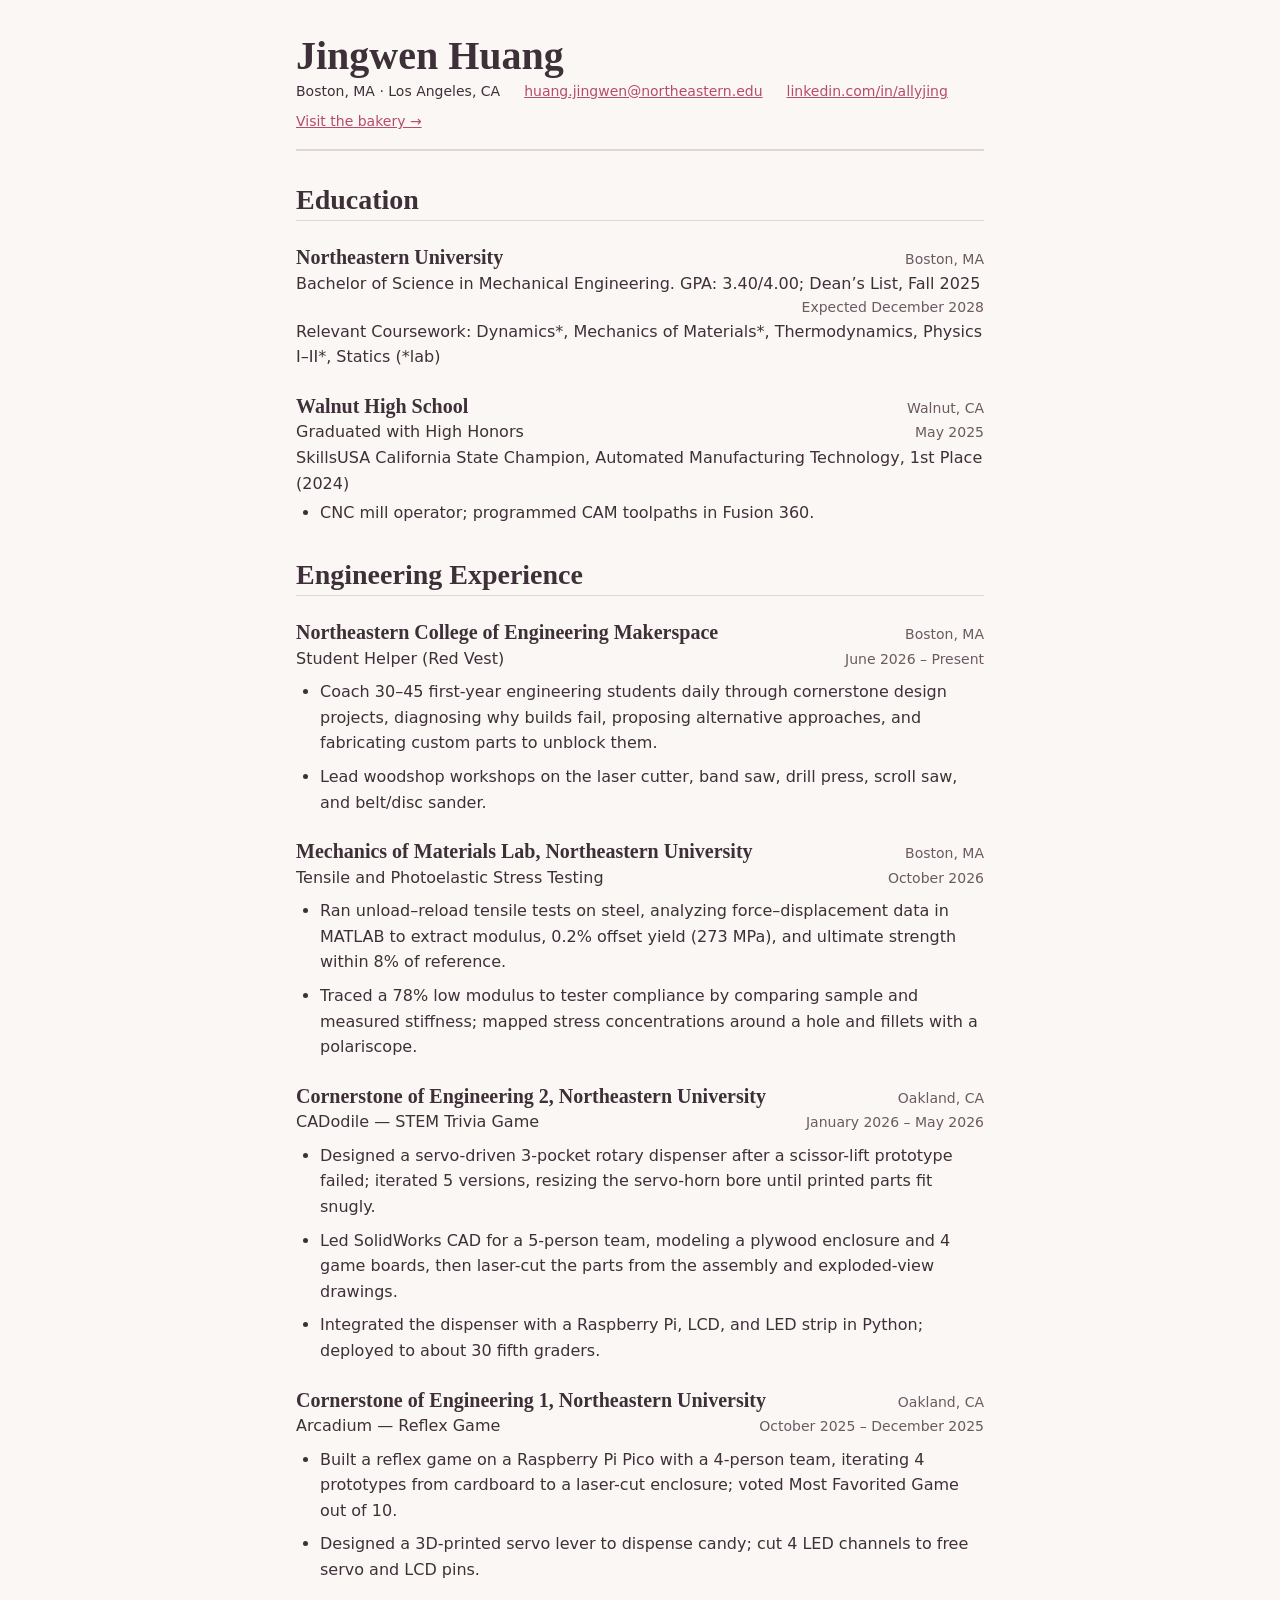
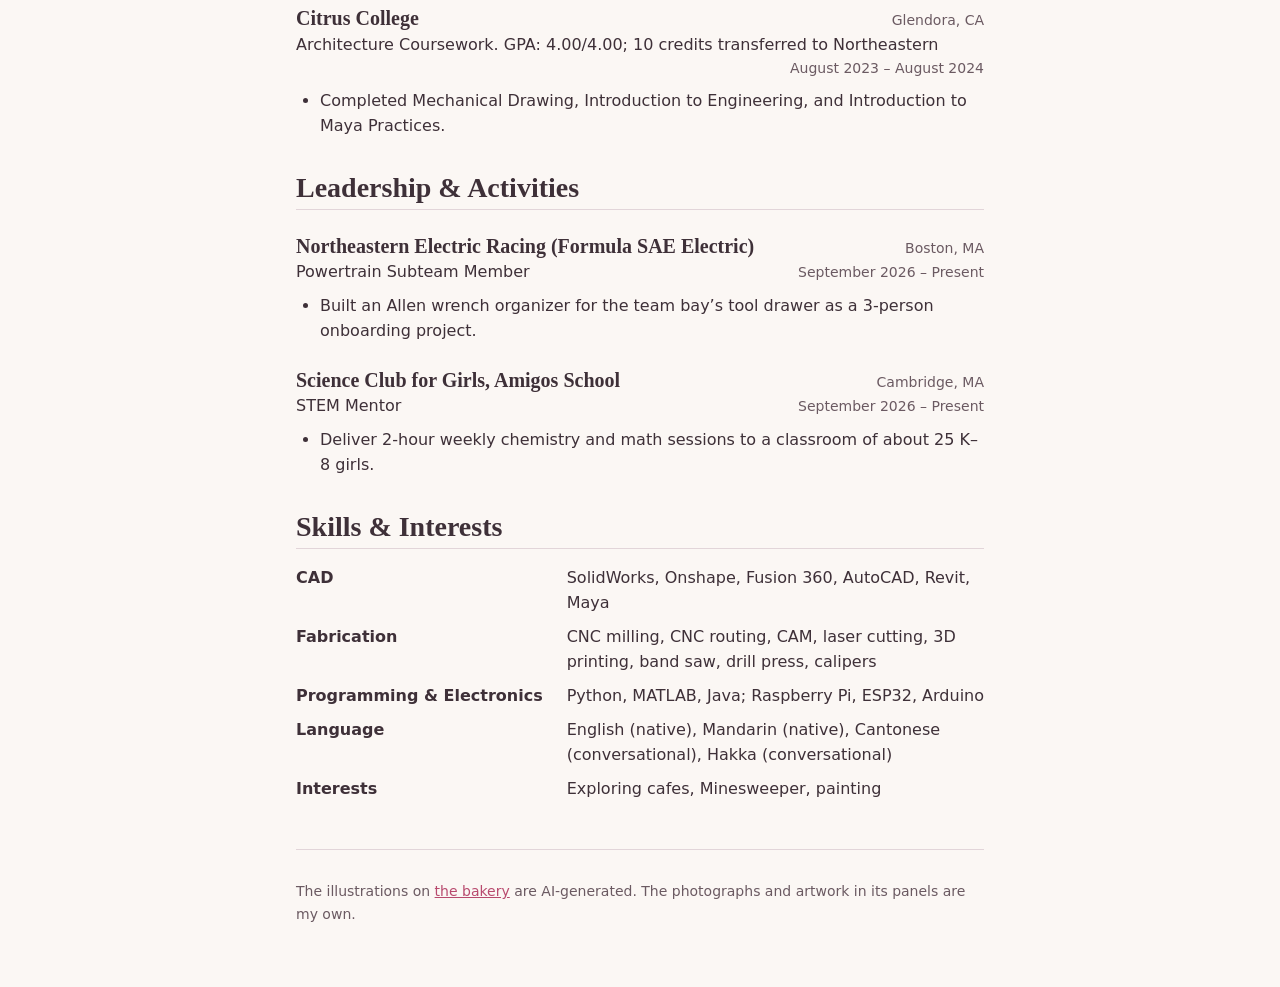
==== commit e95d1e13: "New Harvard-template resume, a welcome card, and Minesweeper in About me - resume.html now follows R" ====
--- a/resume.html
+++ b/resume.html
@@ -4,7 +4,10 @@
 <meta charset="utf-8">
 <meta name="viewport" content="width=device-width, initial-scale=1">
 <title>Jingwen Huang — Resume</title>
-<meta name="description" content="Jingwen Huang: mechanical engineering student at Northeastern University. Projects in flywheel test rigs, embedded control and fabrication.">
+<!-- The cake slice from the Arts table, as the tab icon. -->
+<link rel="icon" type="image/png" sizes="32x32" href="assets/favicon-32.png">
+<link rel="apple-touch-icon" href="assets/apple-touch-icon.png">
+<meta name="description" content="Jingwen Huang: mechanical engineering student at Northeastern University. Makerspace student helper, materials testing, CAD and fabrication.">
 
 <!-- No leading slashes: they resolve to the domain root and 404 on a project site. -->
 <link rel="stylesheet" href="src/styles/tokens.css">
@@ -18,19 +21,21 @@
      ⚠️ The phone number from the source resume is deliberately NOT here. This repo is
      public (PRD §10.3). Email and LinkedIn are enough to reach her.
 
-     Source: Resume_JingwenH.pdf, 2026-10-01. Every bullet below is hers, verbatim.
-     The resume also lists allyjing.github.io, which is this site, so "Visit the
-     bakery" stands in for it. -->
+     Source: Resume_JingwenH_Mach.pdf (Harvard template), 2026-11-02. Every line
+     below is hers, verbatim, in the same sections and order. The resume also lists
+     allyjing.github.io, which is this site, so "Visit the bakery" stands in for it.
+
+     Each entry is laid out like the template: the organisation with its place on the
+     right, then the role with its dates on the right. -->
 <body data-time="noon">
 
 <a class="skip" href="#main">Skip to content</a>
 
 <header class="sheet__head">
   <h1>Jingwen Huang</h1>
-  <p class="subtitle">Candidate for BS in Mechanical Engineering, Northeastern University</p>
 
   <ul class="contact">
-    <li>Los Angeles, CA</li>
+    <li>Boston, MA &middot; Los Angeles, CA</li>
     <li><a href="mailto:huang.jingwen@northeastern.edu">huang.jingwen@northeastern.edu</a></li>
     <li><a href="https://www.linkedin.com/in/allyjing/" rel="noopener noreferrer">linkedin.com/in/allyjing</a></li>
     <li><a href="index.html">Visit the bakery &rarr;</a></li>
@@ -41,159 +46,137 @@
 
   <section>
     <h2>Education</h2>
+
     <article class="entry">
-      <h3>Northeastern University</h3>
-      <p class="entry__meta">
-        Candidate for Bachelor of Science in Mechanical Engineering
-        &middot; Boston, MA &middot; Expected Dec. 2028
-      </p>
+      <div class="entry__row"><h3>Northeastern University</h3><span>Boston, MA</span></div>
+      <div class="entry__row">
+        <p>Bachelor of Science in Mechanical Engineering. GPA: 3.40/4.00; Dean&rsquo;s List, Fall 2025</p>
+        <span>Expected December 2028</span>
+      </div>
+      <p class="entry__line">Relevant Coursework: Dynamics*, Mechanics of Materials*, Thermodynamics,
+        Physics I–II*, Statics (*lab)</p>
+    </article>
+
+    <article class="entry">
+      <div class="entry__row"><h3>Walnut High School</h3><span>Walnut, CA</span></div>
+      <div class="entry__row"><p>Graduated with High Honors</p><span>May 2025</span></div>
+      <p class="entry__line">SkillsUSA California State Champion, Automated Manufacturing
+        Technology, 1st Place (2024)</p>
       <ul>
-        <li>Cumulative GPA: 3.40/4.00 — Dean&rsquo;s List, Fall 2025</li>
-        <li>Relevant coursework: Mechanics of Materials, Thermodynamics, Statics,
-          Dynamics, Physics I–II, Linear Algebra &amp; Differential Equations,
-          Calculus I–III, Cornerstone of Engineering I–II</li>
+        <li>CNC mill operator; programmed CAM toolpaths in Fusion 360.</li>
       </ul>
     </article>
   </section>
 
   <section>
-    <h2>Technical Skills</h2>
-    <dl class="skills">
-      <dt>CAD</dt>
-      <dd>SolidWorks, Fusion 360, Onshape, AutoCAD</dd>
-
-      <dt>Fabrication</dt>
-      <dd>3D printing, laser cutting, CNC routing, hand and power tools</dd>
-
-      <dt>Electronics</dt>
-      <dd>Arduino, ESP32, Raspberry Pi, motor and servo control, GPIO and serial
-        interfacing</dd>
-
-      <dt>Testing</dt>
-      <dd>Test rig design, subsystem bench testing, iterative design validation</dd>
-
-      <dt>Programming &amp; analysis</dt>
-      <dd>Python, MATLAB, Java, Microsoft Excel</dd>
-
-      <dt>Languages</dt>
-      <dd>English, Mandarin, Cantonese, Hakka</dd>
-    </dl>
-  </section>
-
-  <section>
-    <h2>Engineering Projects</h2>
+    <h2>Engineering Experience</h2>
 
     <article class="entry">
-      <h3>Tennis Ball Flywheel Shooter</h3>
-      <p class="entry__meta">
-        Self-directed project &middot; Feb. 2026 – Present
-      </p>
+      <div class="entry__row"><h3>Northeastern College of Engineering Makerspace</h3><span>Boston, MA</span></div>
+      <div class="entry__row"><p>Student Helper (Red Vest)</p><span>June 2026 – Present</span></div>
       <ul>
-        <li>Design and build a motorized flywheel test rig in Onshape and Fusion 360,
-          iterating flywheel geometry and housing tolerances across CNC-routed and
-          3D-printed revisions.</li>
-        <li>Measure fit on each revision and adjust the CAD before re-manufacturing,
-          working toward repeatable launches without a sponsor or assigned mentor.</li>
-        <li>Program a Raspberry Pi 5 and ESP32 in Python to command motor speed,
-          sequence firing, and pass commands wirelessly between boards for remote
-          operation.</li>
+        <li>Coach 30–45 first-year engineering students daily through cornerstone design
+          projects, diagnosing why builds fail, proposing alternative approaches, and
+          fabricating custom parts to unblock them.</li>
+        <li>Lead woodshop workshops on the laser cutter, band saw, drill press, scroll saw,
+          and belt/disc sander.</li>
       </ul>
     </article>
 
     <article class="entry">
-      <h3>CADodile — Multiplayer STEM Trivia Game</h3>
-      <p class="entry__meta">
-        Cornerstone of Engineering 2 &middot; Jan. 2026 – May 2026
-      </p>
+      <div class="entry__row"><h3>Mechanics of Materials Lab, Northeastern University</h3><span>Boston, MA</span></div>
+      <div class="entry__row"><p>Tensile and Photoelastic Stress Testing</p><span>October 2026</span></div>
       <ul>
-        <li>Led CAD modeling for a 5-person team, designing a laser-cut plywood
-          enclosure and four game boards, and producing assembly and exploded-view
-          documentation the team built from.</li>
-        <li>Integrated a Raspberry Pi Zero 2 WH, servo dispenser, 16×2 LCD, and WS2812B
-          LED strip behind a custom Kivy GUI, bench-testing each subsystem before
-          deployment with 5th graders.</li>
+        <li>Ran unload–reload tensile tests on steel, analyzing force–displacement data in
+          MATLAB to extract modulus, 0.2% offset yield (273 MPa), and ultimate strength
+          within 8% of reference.</li>
+        <li>Traced a 78% low modulus to tester compliance by comparing sample and measured
+          stiffness; mapped stress concentrations around a hole and fillets with a
+          polariscope.</li>
       </ul>
     </article>
 
     <article class="entry">
-      <h3>Arcadium — Portable Arcade Game</h3>
-      <p class="entry__meta">
-        Cornerstone of Engineering 1, Most Favorited Game &middot; Oct. 2025 – Dec. 2025
-      </p>
+      <div class="entry__row"><h3>Cornerstone of Engineering 2, Northeastern University</h3><span>Oakland, CA</span></div>
+      <div class="entry__row"><p>CADodile — STEM Trivia Game</p><span>January 2026 – May 2026</span></div>
       <ul>
-        <li>Diagnosed a GPIO pin shortage on the Pico and reallocated four LED channels
-          to free pins for the servo and LCD, then designed a 3D-printed lever to drive
-          the dispenser mechanism.</li>
-        <li>Iterated with a 4-person team through four prototypes, from cardboard
-          mockups to a laser-cut enclosure with acrylic windows, sizing every cutout to
-          caliper measurements.</li>
-        <li>Programmed a portable Raspberry Pi Pico reflex game in Python driving a
-          16-LED reaction array, LCD scoreboard, and SG-90 servo dispenser through five
-          rounds of increasing speed.</li>
+        <li>Designed a servo-driven 3-pocket rotary dispenser after a scissor-lift prototype
+          failed; iterated 5 versions, resizing the servo-horn bore until printed parts fit
+          snugly.</li>
+        <li>Led SolidWorks CAD for a 5-person team, modeling a plywood enclosure and 4 game
+          boards, then laser-cut the parts from the assembly and exploded-view drawings.</li>
+        <li>Integrated the dispenser with a Raspberry Pi, LCD, and LED strip in Python;
+          deployed to about 30 fifth graders.</li>
+      </ul>
+    </article>
+
+    <article class="entry">
+      <div class="entry__row"><h3>Cornerstone of Engineering 1, Northeastern University</h3><span>Oakland, CA</span></div>
+      <div class="entry__row"><p>Arcadium — Reflex Game</p><span>October 2025 – December 2025</span></div>
+      <ul>
+        <li>Built a reflex game on a Raspberry Pi Pico with a 4-person team, iterating 4
+          prototypes from cardboard to a laser-cut enclosure; voted Most Favorited Game out
+          of 10.</li>
+        <li>Designed a 3D-printed servo lever to dispense candy; cut 4 LED channels to free
+          servo and LCD pins.</li>
+      </ul>
+    </article>
+
+    <article class="entry">
+      <div class="entry__row"><h3>Citrus College</h3><span>Glendora, CA</span></div>
+      <div class="entry__row">
+        <p>Architecture Coursework. GPA: 4.00/4.00; 10 credits transferred to Northeastern</p>
+        <span>August 2023 – August 2024</span>
+      </div>
+      <ul>
+        <li>Completed Mechanical Drawing, Introduction to Engineering, and Introduction to
+          Maya Practices.</li>
       </ul>
     </article>
   </section>
 
   <section>
-    <h2>Experience</h2>
+    <h2>Leadership &amp; Activities</h2>
 
     <article class="entry">
-      <h3>Student Helper (Red Vest)</h3>
-      <p class="entry__meta">
-        Northeastern College of Engineering Makerspace
-        &middot; Boston, MA &middot; Jun. 2026 – Present
-      </p>
+      <div class="entry__row"><h3>Northeastern Electric Racing (Formula SAE Electric)</h3><span>Boston, MA</span></div>
+      <div class="entry__row"><p>Powertrain Subteam Member</p><span>September 2026 – Present</span></div>
       <ul>
-        <li>Coach 100–300 first-year engineering students through cornerstone design
-          projects, diagnosing why builds fail, proposing alternative approaches, and
-          fabricating custom parts to unblock them.</li>
-        <li>Train Makerspace users on safe operation of 3D printers, hand tools, and
-          prototyping materials before they work independently.</li>
+        <li>Built an Allen wrench organizer for the team bay&rsquo;s tool drawer as a
+          3-person onboarding project.</li>
       </ul>
     </article>
 
     <article class="entry">
-      <h3>Northeastern Oakland Ambassador</h3>
-      <p class="entry__meta">
-        Northeastern College of Science
-        &middot; Oakland, CA &middot; Jan. 2026 – Apr. 2026
-      </p>
+      <div class="entry__row"><h3>Science Club for Girls, Amigos School</h3><span>Cambridge, MA</span></div>
+      <div class="entry__row"><p>STEM Mentor</p><span>September 2026 – Present</span></div>
       <ul>
-        <li>Evaluated tutoring and other support programs about 4 hours a week as a
-          student user, presenting gaps in weekly staff reviews that led the College to
-          add course offerings and new signage.</li>
-        <li>Proctored 2 makeup assessment sessions weekly for students across the
-          College of Science.</li>
+        <li>Deliver 2-hour weekly chemistry and math sessions to a classroom of about 25
+          K–8 girls.</li>
       </ul>
     </article>
   </section>
 
   <section>
-    <h2>Leadership &amp; Outreach</h2>
+    <h2>Skills &amp; Interests</h2>
+    <dl class="skills">
+      <dt>CAD</dt>
+      <dd>SolidWorks, Onshape, Fusion 360, AutoCAD, Revit, Maya</dd>
 
-    <article class="entry">
-      <h3>President — Makers Club</h3>
-      <p class="entry__meta">
-        Northeastern University &middot; Oakland, CA &middot; Sep. 2025 – Apr. 2026
-      </p>
-      <ul>
-        <li>Led a 40+ member club, running ideation sessions, training members on 3D
-          printers, laser cutters, and CNC machines, and guiding teams from concept
-          through final fabrication.</li>
-      </ul>
-    </article>
+      <dt>Fabrication</dt>
+      <dd>CNC milling, CNC routing, CAM, laser cutting, 3D printing, band saw, drill
+        press, calipers</dd>
 
-    <article class="entry">
-      <h3>STEM Mentor — Science Club for Girls</h3>
-      <p class="entry__meta">
-        Amigos School &middot; Cambridge, MA &middot; Sep. 2026 – Present
-      </p>
-      <ul>
-        <li>Lead 2-hour weekly STEM sessions for a classroom of 25 K–8 girls across an
-          8-week semester, teaching the program&rsquo;s chemistry and crystals
-          curriculum and the math each experiment requires.</li>
-      </ul>
-    </article>
+      <dt>Programming &amp; Electronics</dt>
+      <dd>Python, MATLAB, Java; Raspberry Pi, ESP32, Arduino</dd>
+
+      <dt>Language</dt>
+      <dd>English (native), Mandarin (native), Cantonese (conversational), Hakka
+        (conversational)</dd>
+
+      <dt>Interests</dt>
+      <dd>Exploring cafes, Minesweeper, painting</dd>
+    </dl>
   </section>
 
 </main>
--- a/src/styles/tokens.css
+++ b/src/styles/tokens.css
@@ -7,6 +7,15 @@
  * against the semantic tokens; it will re-theme for free. Any new color must be added to
  * all four blocks, or it will be wrong three-quarters of the time.
  */
+
+/* The indoor light tokens are REGISTERED so they can cross-fade. A plain custom
+ * property used inside a gradient snaps from one value to the next; a registered
+ * <color> interpolates, so the window darkens over 600ms like the sky outside does.
+ * initial-value is the daytime "no change" value of each one. */
+@property --room-window-top    { syntax: '<color>'; inherits: true; initial-value: #FFFFFF; }
+@property --room-window-bottom { syntax: '<color>'; inherits: true; initial-value: #FFFFFF; }
+@property --room-shade         { syntax: '<color>'; inherits: true; initial-value: #FFFFFF; }
+@property --room-lamp-glow     { syntax: '<color>'; inherits: true; initial-value: transparent; }
 
 :root {
   /* ---- Core palette (neutral / noon baseline) ---------------------------- */
@@ -79,6 +88,8 @@
   --z-sky:       0;
   --z-backdrop:  5;   /* distant landmark layer */
   --z-scene:    10;
+  --z-room-light: 15; /* the interior's window and lamp light: over the room art,
+                         under the tables, so a dessert is never darkened */
   --z-props:    20;
   --z-actors:   30;
   --z-tint:     40;   /* time-of-day wash: ABOVE the scene, BELOW the UI */
@@ -145,6 +156,18 @@
 
   --room-scrim:      rgba(62, 48, 56, 0.55);  /* stands in for --panel-scrim */
 
+  /* Feed Junnie!'s numbers, one colour per count like classic minesweeper, so a 3
+   * can be told from a 1 at a glance. Room-scoped like the tabs above: the game is
+   * drawn on the panel, which is frozen to the lit-room colours at every hour.
+   * Measured on the open tile (--room-raised, white): 6.53, 6.40, 6.51, 8.65, 8.53,
+   * 6.31 — all AA. 7 and 8 use --ink. */
+  --room-num-1: #2F5E9E;   /* blue   */
+  --room-num-2: #2E6B3A;   /* green  */
+  --room-num-3: #A33A3A;   /* red    */
+  --room-num-4: #5B3A8C;   /* purple */
+  --room-num-5: #7A3B12;   /* brown  */
+  --room-num-6: #1F6A6A;   /* teal   */
+
   /* The photo lightbox. A photograph is shown against a DARK mat regardless of the
    * clock, because a pale surround competes with the picture for the eye — this is
    * the one surface on the site that is dark in every theme, and it is deliberate.
@@ -156,6 +179,21 @@
   --room-photo-ink:      #F3ECEF;
   --room-photo-ink-soft: #C0B2BC;
 
+  /* ---- Indoor LIGHT -------------------------------------------------------
+   * The one indoor exception to "nothing indoors changes with the clock", asked for
+   * directly: at sunset the window shows sunset hues, at night the outside is dark
+   * and the lamps are on. These paint the ROOM ART only (.layer--room-light in
+   * scenes.css) — the tables, desserts, chrome and panels stay frozen by the
+   * --room-* rebinding above.
+   *
+   * --room-window-top/bottom are MULTIPLIED over the glass, so white means "no
+   * change". --room-shade is multiplied over the whole room the same way.
+   * --room-lamp-glow is SCREENED over each lamp, so transparent means "off". */
+  --room-window-top:    #FFFFFF;
+  --room-window-bottom: #FFFFFF;
+  --room-shade:         #FFFFFF;
+  --room-lamp-glow:     transparent;
+
   /* ---- Touch ------------------------------------------------------------- */
   --tap-min: 44px;
 }
@@ -171,6 +209,10 @@
  * that already has its time of day baked in. The tint never touches the backdrop. */
 
 [data-time="morning"] {       /* Hollywood Sign */
+  --room-window-top:    #FFFFFF;   /* indoor light, see :root */
+  --room-window-bottom: #FFFFFF;
+  --room-shade:         #FFFFFF;
+  --room-lamp-glow:     transparent;
   --sky-top:      #A8CFEA;
   --sky-bottom:   #FCE0C4;
   --light-tint:   rgba(255, 216, 168, 0.10);
@@ -183,6 +225,10 @@
 }
 
 [data-time="sunset"] {        /* Laguna Beach */
+  --room-window-top:    #F4A07E;   /* indoor light, see :root */
+  --room-window-bottom: #FAD3A6;
+  --room-shade:         #FBEBDD;
+  --room-lamp-glow:     rgba(255, 190, 120, 0.28);
   --sky-top:      #E8734F;
   --sky-bottom:   #F9C98E;
   /* A heavy orange wash over the whole frame turns the scene muddy brown, so the
@@ -203,6 +249,10 @@
 }
 
 [data-time="noon"] {          /* Santa Monica Pier */
+  --room-window-top:    #FFFFFF;   /* indoor light, see :root */
+  --room-window-bottom: #FFFFFF;
+  --room-shade:         #FFFFFF;
+  --room-lamp-glow:     transparent;
   --sky-top:      #9FC9E8;
   --sky-bottom:   #DCEBF5;
   --light-tint:   transparent;
@@ -214,6 +264,10 @@
 }
 
 [data-time="night"] {         /* Griffith Observatory */
+  --room-window-top:    #252B5C;   /* indoor light, see :root */
+  --room-window-bottom: #3A3768;
+  --room-shade:         #B8A39C;
+  --room-lamp-glow:     rgba(255, 190, 100, 0.75);
   --sky-top:      #1E2547;
   --sky-bottom:   #46436E;
   --light-tint:   rgba(42, 52, 112, 0.30);
--- a/src/styles/resume.css
+++ b/src/styles/resume.css
@@ -79,6 +79,25 @@
 .entry { margin-top: var(--space-6); }
 .entry h3 { font-size: var(--text-lg); }
 
+/* The Harvard template's two-line entry head: organisation (bold) with its place on
+ * the right, then the role with its dates on the right. On a phone there is no room
+ * for both on one line, so the right-hand part wraps under the left. */
+.entry__row {
+  display: flex;
+  flex-wrap: wrap;
+  justify-content: space-between;
+  align-items: baseline;
+  gap: 0 var(--space-4);
+}
+.entry__row p { margin: 0; }
+.entry__row span {
+  margin-left: auto;              /* stays on the right even when it wraps to its own line */
+  color: var(--ink-soft);
+  font-size: var(--text-sm);
+}
+.entry__line { margin: 0 0 var(--space-1); }
+.entry .entry__row + ul { margin-top: var(--space-2); }
+
 .entry__meta {
   margin: var(--space-1) 0 var(--space-2);
   color: var(--ink-soft);
@@ -88,7 +107,7 @@
 .entry ul { margin: 0; padding-left: var(--space-6); }
 .entry li { margin-bottom: var(--space-2); }
 
-.skills { display: grid; grid-template-columns: auto 1fr; gap: var(--space-2) var(--space-6); margin: 0; }
+.skills { display: grid; grid-template-columns: auto 1fr; gap: var(--space-2) var(--space-6); margin: var(--space-4) 0 0; }
 .skills dt { font-weight: 700; }
 .skills dd { margin: 0; }
 
